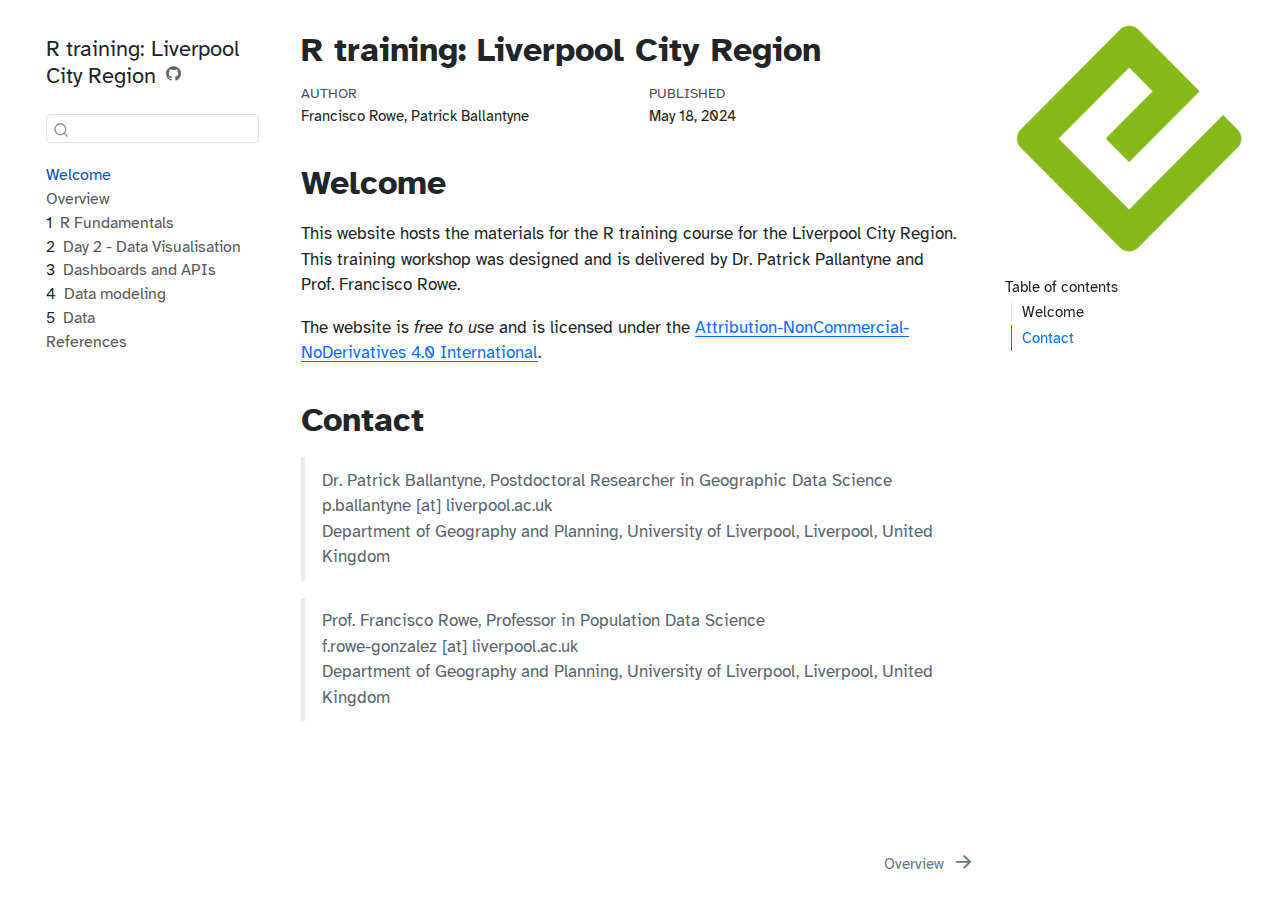
==== docs/index.html @ 9f7a3923 "add changes to day 1" ====
<!DOCTYPE html>
<html xmlns="http://www.w3.org/1999/xhtml" lang="en" xml:lang="en"><head>

<meta charset="utf-8">
<meta name="generator" content="quarto-1.4.549">

<meta name="viewport" content="width=device-width, initial-scale=1.0, user-scalable=yes">

<meta name="author" content="Francisco Rowe, Patrick Ballantyne">
<meta name="dcterms.date" content="2024-05-18">

<title>R training: Liverpool City Region</title>
<style>
code{white-space: pre-wrap;}
span.smallcaps{font-variant: small-caps;}
div.columns{display: flex; gap: min(4vw, 1.5em);}
div.column{flex: auto; overflow-x: auto;}
div.hanging-indent{margin-left: 1.5em; text-indent: -1.5em;}
ul.task-list{list-style: none;}
ul.task-list li input[type="checkbox"] {
  width: 0.8em;
  margin: 0 0.8em 0.2em -1em; /* quarto-specific, see https://github.com/quarto-dev/quarto-cli/issues/4556 */ 
  vertical-align: middle;
}
</style>


<script src="site_libs/quarto-nav/quarto-nav.js"></script>
<script src="site_libs/quarto-nav/headroom.min.js"></script>
<script src="site_libs/clipboard/clipboard.min.js"></script>
<script src="site_libs/quarto-search/autocomplete.umd.js"></script>
<script src="site_libs/quarto-search/fuse.min.js"></script>
<script src="site_libs/quarto-search/quarto-search.js"></script>
<meta name="quarto:offset" content="./">
<link href="./00_overview.html" rel="next">
<script src="site_libs/quarto-html/quarto.js"></script>
<script src="site_libs/quarto-html/popper.min.js"></script>
<script src="site_libs/quarto-html/tippy.umd.min.js"></script>
<script src="site_libs/quarto-html/anchor.min.js"></script>
<link href="site_libs/quarto-html/tippy.css" rel="stylesheet">
<link href="site_libs/quarto-html/quarto-syntax-highlighting.css" rel="stylesheet" id="quarto-text-highlighting-styles">
<script src="site_libs/bootstrap/bootstrap.min.js"></script>
<link href="site_libs/bootstrap/bootstrap-icons.css" rel="stylesheet">
<link href="site_libs/bootstrap/bootstrap.min.css" rel="stylesheet" id="quarto-bootstrap" data-mode="light">
<script id="quarto-search-options" type="application/json">{
  "location": "sidebar",
  "copy-button": false,
  "collapse-after": 3,
  "panel-placement": "start",
  "type": "textbox",
  "limit": 50,
  "keyboard-shortcut": [
    "f",
    "/",
    "s"
  ],
  "show-item-context": false,
  "language": {
    "search-no-results-text": "No results",
    "search-matching-documents-text": "matching documents",
    "search-copy-link-title": "Copy link to search",
    "search-hide-matches-text": "Hide additional matches",
    "search-more-match-text": "more match in this document",
    "search-more-matches-text": "more matches in this document",
    "search-clear-button-title": "Clear",
    "search-text-placeholder": "",
    "search-detached-cancel-button-title": "Cancel",
    "search-submit-button-title": "Submit",
    "search-label": "Search"
  }
}</script>


<link rel="stylesheet" href="styles.css">
</head>

<body class="nav-sidebar floating">

<div id="quarto-search-results"></div>
  <header id="quarto-header" class="headroom fixed-top">
  <nav class="quarto-secondary-nav">
    <div class="container-fluid d-flex">
      <button type="button" class="quarto-btn-toggle btn" data-bs-toggle="collapse" data-bs-target=".quarto-sidebar-collapse-item" aria-controls="quarto-sidebar" aria-expanded="false" aria-label="Toggle sidebar navigation" onclick="if (window.quartoToggleHeadroom) { window.quartoToggleHeadroom(); }">
        <i class="bi bi-layout-text-sidebar-reverse"></i>
      </button>
        <nav class="quarto-page-breadcrumbs" aria-label="breadcrumb"><ol class="breadcrumb"><li class="breadcrumb-item"><a href="./index.html">Welcome</a></li></ol></nav>
        <a class="flex-grow-1" role="button" data-bs-toggle="collapse" data-bs-target=".quarto-sidebar-collapse-item" aria-controls="quarto-sidebar" aria-expanded="false" aria-label="Toggle sidebar navigation" onclick="if (window.quartoToggleHeadroom) { window.quartoToggleHeadroom(); }">      
        </a>
      <button type="button" class="btn quarto-search-button" aria-label="" onclick="window.quartoOpenSearch();">
        <i class="bi bi-search"></i>
      </button>
    </div>
  </nav>
</header>
<!-- content -->
<div id="quarto-content" class="quarto-container page-columns page-rows-contents page-layout-article">
<!-- sidebar -->
  <nav id="quarto-sidebar" class="sidebar collapse collapse-horizontal quarto-sidebar-collapse-item sidebar-navigation floating overflow-auto">
    <div class="pt-lg-2 mt-2 text-left sidebar-header">
    <div class="sidebar-title mb-0 py-0">
      <a href="./">R training: Liverpool City Region</a> 
        <div class="sidebar-tools-main">
    <a href="https://github.com/fcorowe/lcr-training" title="Source Code" class="quarto-navigation-tool px-1" aria-label="Source Code"><i class="bi bi-github"></i></a>
</div>
    </div>
      </div>
        <div class="mt-2 flex-shrink-0 align-items-center">
        <div class="sidebar-search">
        <div id="quarto-search" class="" title="Search"></div>
        </div>
        </div>
    <div class="sidebar-menu-container"> 
    <ul class="list-unstyled mt-1">
        <li class="sidebar-item">
  <div class="sidebar-item-container"> 
  <a href="./index.html" class="sidebar-item-text sidebar-link active">
 <span class="menu-text">Welcome</span></a>
  </div>
</li>
        <li class="sidebar-item">
  <div class="sidebar-item-container"> 
  <a href="./00_overview.html" class="sidebar-item-text sidebar-link">
 <span class="menu-text">Overview</span></a>
  </div>
</li>
        <li class="sidebar-item">
  <div class="sidebar-item-container"> 
  <a href="./01_fundamentals.html" class="sidebar-item-text sidebar-link">
 <span class="menu-text"><span class="chapter-number">1</span>&nbsp; <span class="chapter-title">R Fundamentals</span></span></a>
  </div>
</li>
        <li class="sidebar-item">
  <div class="sidebar-item-container"> 
  <a href="./02_data-visualisation.html" class="sidebar-item-text sidebar-link">
 <span class="menu-text"><span class="chapter-number">2</span>&nbsp; <span class="chapter-title">Day 2 - Data Visualisation</span></span></a>
  </div>
</li>
        <li class="sidebar-item">
  <div class="sidebar-item-container"> 
  <a href="./03_dashboards-api.html" class="sidebar-item-text sidebar-link">
 <span class="menu-text"><span class="chapter-number">3</span>&nbsp; <span class="chapter-title">Dashboards and APIs</span></span></a>
  </div>
</li>
        <li class="sidebar-item">
  <div class="sidebar-item-container"> 
  <a href="./04_data-modeling.html" class="sidebar-item-text sidebar-link">
 <span class="menu-text"><span class="chapter-number">4</span>&nbsp; <span class="chapter-title">Data modeling</span></span></a>
  </div>
</li>
        <li class="sidebar-item">
  <div class="sidebar-item-container"> 
  <a href="./05_data-description.html" class="sidebar-item-text sidebar-link">
 <span class="menu-text"><span class="chapter-number">5</span>&nbsp; <span class="chapter-title">Data</span></span></a>
  </div>
</li>
        <li class="sidebar-item">
  <div class="sidebar-item-container"> 
  <a href="./references.html" class="sidebar-item-text sidebar-link">
 <span class="menu-text">References</span></a>
  </div>
</li>
    </ul>
    </div>
</nav>
<div id="quarto-sidebar-glass" class="quarto-sidebar-collapse-item" data-bs-toggle="collapse" data-bs-target=".quarto-sidebar-collapse-item"></div>
<!-- margin-sidebar -->
    <div id="quarto-margin-sidebar" class="sidebar margin-sidebar"><div class="quarto-margin-header"><div class="margin-header-item">
<p><img src="./cover.png" class="img-fluid"></p>
</div></div>
        <nav id="TOC" role="doc-toc" class="toc-active">
    <h2 id="toc-title">Table of contents</h2>
   
  <ul>
  <li><a href="#welcome" id="toc-welcome" class="nav-link active" data-scroll-target="#welcome">Welcome</a></li>
  <li><a href="#contact" id="toc-contact" class="nav-link" data-scroll-target="#contact">Contact</a></li>
  </ul>
</nav>
    </div>
<!-- main -->
<main class="content" id="quarto-document-content">

<header id="title-block-header" class="quarto-title-block default">
<div class="quarto-title">
<h1 class="title">R training: Liverpool City Region</h1>
</div>



<div class="quarto-title-meta">

    <div>
    <div class="quarto-title-meta-heading">Author</div>
    <div class="quarto-title-meta-contents">
             <p>Francisco Rowe, Patrick Ballantyne </p>
          </div>
  </div>
    
    <div>
    <div class="quarto-title-meta-heading">Published</div>
    <div class="quarto-title-meta-contents">
      <p class="date">May 18, 2024</p>
    </div>
  </div>
  
    
  </div>
  


</header>


<section id="welcome" class="level1 unnumbered">
<h1 class="unnumbered">Welcome</h1>
<p>This website hosts the materials for the R training course for the Liverpool City Region. This training workshop was designed and is delivered by Dr.&nbsp;Patrick Pallantyne and Prof.&nbsp;Francisco Rowe.</p>
<p>The website is <em>free to use</em> and is licensed under the <a href="https://creativecommons.org/licenses/by-nc-nd/4.0/">Attribution-NonCommercial-NoDerivatives 4.0 International</a>.</p>
</section>
<section id="contact" class="level1 unnumbered">
<h1 class="unnumbered">Contact</h1>
<blockquote class="blockquote">
<div class="line-block">Dr.&nbsp;Patrick Ballantyne, Postdoctoral Researcher in Geographic Data Science<br>
p.ballantyne [at] liverpool.ac.uk<br>
Department of Geography and Planning, University of Liverpool, Liverpool, United Kingdom</div>
</blockquote>
<blockquote class="blockquote">
<div class="line-block">Prof.&nbsp;Francisco Rowe, Professor in Population Data Science<br>
f.rowe-gonzalez [at] liverpool.ac.uk<br>
Department of Geography and Planning, University of Liverpool, Liverpool, United Kingdom</div>
</blockquote>


</section>

</main> <!-- /main -->
<script id="quarto-html-after-body" type="application/javascript">
window.document.addEventListener("DOMContentLoaded", function (event) {
  const toggleBodyColorMode = (bsSheetEl) => {
    const mode = bsSheetEl.getAttribute("data-mode");
    const bodyEl = window.document.querySelector("body");
    if (mode === "dark") {
      bodyEl.classList.add("quarto-dark");
      bodyEl.classList.remove("quarto-light");
    } else {
      bodyEl.classList.add("quarto-light");
      bodyEl.classList.remove("quarto-dark");
    }
  }
  const toggleBodyColorPrimary = () => {
    const bsSheetEl = window.document.querySelector("link#quarto-bootstrap");
    if (bsSheetEl) {
      toggleBodyColorMode(bsSheetEl);
    }
  }
  toggleBodyColorPrimary();  
  const icon = "";
  const anchorJS = new window.AnchorJS();
  anchorJS.options = {
    placement: 'right',
    icon: icon
  };
  anchorJS.add('.anchored');
  const isCodeAnnotation = (el) => {
    for (const clz of el.classList) {
      if (clz.startsWith('code-annotation-')) {                     
        return true;
      }
    }
    return false;
  }
  const clipboard = new window.ClipboardJS('.code-copy-button', {
    text: function(trigger) {
      const codeEl = trigger.previousElementSibling.cloneNode(true);
      for (const childEl of codeEl.children) {
        if (isCodeAnnotation(childEl)) {
          childEl.remove();
        }
      }
      return codeEl.innerText;
    }
  });
  clipboard.on('success', function(e) {
    // button target
    const button = e.trigger;
    // don't keep focus
    button.blur();
    // flash "checked"
    button.classList.add('code-copy-button-checked');
    var currentTitle = button.getAttribute("title");
    button.setAttribute("title", "Copied!");
    let tooltip;
    if (window.bootstrap) {
      button.setAttribute("data-bs-toggle", "tooltip");
      button.setAttribute("data-bs-placement", "left");
      button.setAttribute("data-bs-title", "Copied!");
      tooltip = new bootstrap.Tooltip(button, 
        { trigger: "manual", 
          customClass: "code-copy-button-tooltip",
          offset: [0, -8]});
      tooltip.show();    
    }
    setTimeout(function() {
      if (tooltip) {
        tooltip.hide();
        button.removeAttribute("data-bs-title");
        button.removeAttribute("data-bs-toggle");
        button.removeAttribute("data-bs-placement");
      }
      button.setAttribute("title", currentTitle);
      button.classList.remove('code-copy-button-checked');
    }, 1000);
    // clear code selection
    e.clearSelection();
  });
  function tippyHover(el, contentFn, onTriggerFn, onUntriggerFn) {
    const config = {
      allowHTML: true,
      maxWidth: 500,
      delay: 100,
      arrow: false,
      appendTo: function(el) {
          return el.parentElement;
      },
      interactive: true,
      interactiveBorder: 10,
      theme: 'quarto',
      placement: 'bottom-start',
    };
    if (contentFn) {
      config.content = contentFn;
    }
    if (onTriggerFn) {
      config.onTrigger = onTriggerFn;
    }
    if (onUntriggerFn) {
      config.onUntrigger = onUntriggerFn;
    }
    window.tippy(el, config); 
  }
  const noterefs = window.document.querySelectorAll('a[role="doc-noteref"]');
  for (var i=0; i<noterefs.length; i++) {
    const ref = noterefs[i];
    tippyHover(ref, function() {
      // use id or data attribute instead here
      let href = ref.getAttribute('data-footnote-href') || ref.getAttribute('href');
      try { href = new URL(href).hash; } catch {}
      const id = href.replace(/^#\/?/, "");
      const note = window.document.getElementById(id);
      return note.innerHTML;
    });
  }
  const xrefs = window.document.querySelectorAll('a.quarto-xref');
  const processXRef = (id, note) => {
    // Strip column container classes
    const stripColumnClz = (el) => {
      el.classList.remove("page-full", "page-columns");
      if (el.children) {
        for (const child of el.children) {
          stripColumnClz(child);
        }
      }
    }
    stripColumnClz(note)
    if (id === null || id.startsWith('sec-')) {
      // Special case sections, only their first couple elements
      const container = document.createElement("div");
      if (note.children && note.children.length > 2) {
        container.appendChild(note.children[0].cloneNode(true));
        for (let i = 1; i < note.children.length; i++) {
          const child = note.children[i];
          if (child.tagName === "P" && child.innerText === "") {
            continue;
          } else {
            container.appendChild(child.cloneNode(true));
            break;
          }
        }
        if (window.Quarto?.typesetMath) {
          window.Quarto.typesetMath(container);
        }
        return container.innerHTML
      } else {
        if (window.Quarto?.typesetMath) {
          window.Quarto.typesetMath(note);
        }
        return note.innerHTML;
      }
    } else {
      // Remove any anchor links if they are present
      const anchorLink = note.querySelector('a.anchorjs-link');
      if (anchorLink) {
        anchorLink.remove();
      }
      if (window.Quarto?.typesetMath) {
        window.Quarto.typesetMath(note);
      }
      // TODO in 1.5, we should make sure this works without a callout special case
      if (note.classList.contains("callout")) {
        return note.outerHTML;
      } else {
        return note.innerHTML;
      }
    }
  }
  for (var i=0; i<xrefs.length; i++) {
    const xref = xrefs[i];
    tippyHover(xref, undefined, function(instance) {
      instance.disable();
      let url = xref.getAttribute('href');
      let hash = undefined; 
      if (url.startsWith('#')) {
        hash = url;
      } else {
        try { hash = new URL(url).hash; } catch {}
      }
      if (hash) {
        const id = hash.replace(/^#\/?/, "");
        const note = window.document.getElementById(id);
        if (note !== null) {
          try {
            const html = processXRef(id, note.cloneNode(true));
            instance.setContent(html);
          } finally {
            instance.enable();
            instance.show();
          }
        } else {
          // See if we can fetch this
          fetch(url.split('#')[0])
          .then(res => res.text())
          .then(html => {
            const parser = new DOMParser();
            const htmlDoc = parser.parseFromString(html, "text/html");
            const note = htmlDoc.getElementById(id);
            if (note !== null) {
              const html = processXRef(id, note);
              instance.setContent(html);
            } 
          }).finally(() => {
            instance.enable();
            instance.show();
          });
        }
      } else {
        // See if we can fetch a full url (with no hash to target)
        // This is a special case and we should probably do some content thinning / targeting
        fetch(url)
        .then(res => res.text())
        .then(html => {
          const parser = new DOMParser();
          const htmlDoc = parser.parseFromString(html, "text/html");
          const note = htmlDoc.querySelector('main.content');
          if (note !== null) {
            // This should only happen for chapter cross references
            // (since there is no id in the URL)
            // remove the first header
            if (note.children.length > 0 && note.children[0].tagName === "HEADER") {
              note.children[0].remove();
            }
            const html = processXRef(null, note);
            instance.setContent(html);
          } 
        }).finally(() => {
          instance.enable();
          instance.show();
        });
      }
    }, function(instance) {
    });
  }
      let selectedAnnoteEl;
      const selectorForAnnotation = ( cell, annotation) => {
        let cellAttr = 'data-code-cell="' + cell + '"';
        let lineAttr = 'data-code-annotation="' +  annotation + '"';
        const selector = 'span[' + cellAttr + '][' + lineAttr + ']';
        return selector;
      }
      const selectCodeLines = (annoteEl) => {
        const doc = window.document;
        const targetCell = annoteEl.getAttribute("data-target-cell");
        const targetAnnotation = annoteEl.getAttribute("data-target-annotation");
        const annoteSpan = window.document.querySelector(selectorForAnnotation(targetCell, targetAnnotation));
        const lines = annoteSpan.getAttribute("data-code-lines").split(",");
        const lineIds = lines.map((line) => {
          return targetCell + "-" + line;
        })
        let top = null;
        let height = null;
        let parent = null;
        if (lineIds.length > 0) {
            //compute the position of the single el (top and bottom and make a div)
            const el = window.document.getElementById(lineIds[0]);
            top = el.offsetTop;
            height = el.offsetHeight;
            parent = el.parentElement.parentElement;
          if (lineIds.length > 1) {
            const lastEl = window.document.getElementById(lineIds[lineIds.length - 1]);
            const bottom = lastEl.offsetTop + lastEl.offsetHeight;
            height = bottom - top;
          }
          if (top !== null && height !== null && parent !== null) {
            // cook up a div (if necessary) and position it 
            let div = window.document.getElementById("code-annotation-line-highlight");
            if (div === null) {
              div = window.document.createElement("div");
              div.setAttribute("id", "code-annotation-line-highlight");
              div.style.position = 'absolute';
              parent.appendChild(div);
            }
            div.style.top = top - 2 + "px";
            div.style.height = height + 4 + "px";
            div.style.left = 0;
            let gutterDiv = window.document.getElementById("code-annotation-line-highlight-gutter");
            if (gutterDiv === null) {
              gutterDiv = window.document.createElement("div");
              gutterDiv.setAttribute("id", "code-annotation-line-highlight-gutter");
              gutterDiv.style.position = 'absolute';
              const codeCell = window.document.getElementById(targetCell);
              const gutter = codeCell.querySelector('.code-annotation-gutter');
              gutter.appendChild(gutterDiv);
            }
            gutterDiv.style.top = top - 2 + "px";
            gutterDiv.style.height = height + 4 + "px";
          }
          selectedAnnoteEl = annoteEl;
        }
      };
      const unselectCodeLines = () => {
        const elementsIds = ["code-annotation-line-highlight", "code-annotation-line-highlight-gutter"];
        elementsIds.forEach((elId) => {
          const div = window.document.getElementById(elId);
          if (div) {
            div.remove();
          }
        });
        selectedAnnoteEl = undefined;
      };
        // Handle positioning of the toggle
    window.addEventListener(
      "resize",
      throttle(() => {
        elRect = undefined;
        if (selectedAnnoteEl) {
          selectCodeLines(selectedAnnoteEl);
        }
      }, 10)
    );
    function throttle(fn, ms) {
    let throttle = false;
    let timer;
      return (...args) => {
        if(!throttle) { // first call gets through
            fn.apply(this, args);
            throttle = true;
        } else { // all the others get throttled
            if(timer) clearTimeout(timer); // cancel #2
            timer = setTimeout(() => {
              fn.apply(this, args);
              timer = throttle = false;
            }, ms);
        }
      };
    }
      // Attach click handler to the DT
      const annoteDls = window.document.querySelectorAll('dt[data-target-cell]');
      for (const annoteDlNode of annoteDls) {
        annoteDlNode.addEventListener('click', (event) => {
          const clickedEl = event.target;
          if (clickedEl !== selectedAnnoteEl) {
            unselectCodeLines();
            const activeEl = window.document.querySelector('dt[data-target-cell].code-annotation-active');
            if (activeEl) {
              activeEl.classList.remove('code-annotation-active');
            }
            selectCodeLines(clickedEl);
            clickedEl.classList.add('code-annotation-active');
          } else {
            // Unselect the line
            unselectCodeLines();
            clickedEl.classList.remove('code-annotation-active');
          }
        });
      }
  const findCites = (el) => {
    const parentEl = el.parentElement;
    if (parentEl) {
      const cites = parentEl.dataset.cites;
      if (cites) {
        return {
          el,
          cites: cites.split(' ')
        };
      } else {
        return findCites(el.parentElement)
      }
    } else {
      return undefined;
    }
  };
  var bibliorefs = window.document.querySelectorAll('a[role="doc-biblioref"]');
  for (var i=0; i<bibliorefs.length; i++) {
    const ref = bibliorefs[i];
    const citeInfo = findCites(ref);
    if (citeInfo) {
      tippyHover(citeInfo.el, function() {
        var popup = window.document.createElement('div');
        citeInfo.cites.forEach(function(cite) {
          var citeDiv = window.document.createElement('div');
          citeDiv.classList.add('hanging-indent');
          citeDiv.classList.add('csl-entry');
          var biblioDiv = window.document.getElementById('ref-' + cite);
          if (biblioDiv) {
            citeDiv.innerHTML = biblioDiv.innerHTML;
          }
          popup.appendChild(citeDiv);
        });
        return popup.innerHTML;
      });
    }
  }
});
</script>
<nav class="page-navigation">
  <div class="nav-page nav-page-previous">
  </div>
  <div class="nav-page nav-page-next">
      <a href="./00_overview.html" class="pagination-link" aria-label="Overview">
        <span class="nav-page-text">Overview</span> <i class="bi bi-arrow-right-short"></i>
      </a>
  </div>
</nav>
</div> <!-- /content -->




</body></html>
---- docs/site_libs/quarto-html/tippy.css ----
.tippy-box[data-animation=fade][data-state=hidden]{opacity:0}[data-tippy-root]{max-width:calc(100vw - 10px)}.tippy-box{position:relative;background-color:#333;color:#fff;border-radius:4px;font-size:14px;line-height:1.4;white-space:normal;outline:0;transition-property:transform,visibility,opacity}.tippy-box[data-placement^=top]>.tippy-arrow{bottom:0}.tippy-box[data-placement^=top]>.tippy-arrow:before{bottom:-7px;left:0;border-width:8px 8px 0;border-top-color:initial;transform-origin:center top}.tippy-box[data-placement^=bottom]>.tippy-arrow{top:0}.tippy-box[data-placement^=bottom]>.tippy-arrow:before{top:-7px;left:0;border-width:0 8px 8px;border-bottom-color:initial;transform-origin:center bottom}.tippy-box[data-placement^=left]>.tippy-arrow{right:0}.tippy-box[data-placement^=left]>.tippy-arrow:before{border-width:8px 0 8px 8px;border-left-color:initial;right:-7px;transform-origin:center left}.tippy-box[data-placement^=right]>.tippy-arrow{left:0}.tippy-box[data-placement^=right]>.tippy-arrow:before{left:-7px;border-width:8px 8px 8px 0;border-right-color:initial;transform-origin:center right}.tippy-box[data-inertia][data-state=visible]{transition-timing-function:cubic-bezier(.54,1.5,.38,1.11)}.tippy-arrow{width:16px;height:16px;color:#333}.tippy-arrow:before{content:"";position:absolute;border-color:transparent;border-style:solid}.tippy-content{position:relative;padding:5px 9px;z-index:1}
---- docs/site_libs/quarto-html/quarto-syntax-highlighting.css ----
/* quarto syntax highlight colors */
:root {
  --quarto-hl-ot-color: #003B4F;
  --quarto-hl-at-color: #657422;
  --quarto-hl-ss-color: #20794D;
  --quarto-hl-an-color: #5E5E5E;
  --quarto-hl-fu-color: #4758AB;
  --quarto-hl-st-color: #20794D;
  --quarto-hl-cf-color: #003B4F;
  --quarto-hl-op-color: #5E5E5E;
  --quarto-hl-er-color: #AD0000;
  --quarto-hl-bn-color: #AD0000;
  --quarto-hl-al-color: #AD0000;
  --quarto-hl-va-color: #111111;
  --quarto-hl-bu-color: inherit;
  --quarto-hl-ex-color: inherit;
  --quarto-hl-pp-color: #AD0000;
  --quarto-hl-in-color: #5E5E5E;
  --quarto-hl-vs-color: #20794D;
  --quarto-hl-wa-color: #5E5E5E;
  --quarto-hl-do-color: #5E5E5E;
  --quarto-hl-im-color: #00769E;
  --quarto-hl-ch-color: #20794D;
  --quarto-hl-dt-color: #AD0000;
  --quarto-hl-fl-color: #AD0000;
  --quarto-hl-co-color: #5E5E5E;
  --quarto-hl-cv-color: #5E5E5E;
  --quarto-hl-cn-color: #8f5902;
  --quarto-hl-sc-color: #5E5E5E;
  --quarto-hl-dv-color: #AD0000;
  --quarto-hl-kw-color: #003B4F;
}

/* other quarto variables */
:root {
  --quarto-font-monospace: SFMono-Regular, Menlo, Monaco, Consolas, "Liberation Mono", "Courier New", monospace;
}

pre > code.sourceCode > span {
  color: #003B4F;
}

code span {
  color: #003B4F;
}

code.sourceCode > span {
  color: #003B4F;
}

div.sourceCode,
div.sourceCode pre.sourceCode {
  color: #003B4F;
}

code span.ot {
  color: #003B4F;
}

code span.at {
  color: #657422;
}

code span.ss {
  color: #20794D;
}

code span.an {
  color: #5E5E5E;
}

code span.fu {
  color: #4758AB;
}

code span.st {
  color: #20794D;
}

code span.cf {
  color: #003B4F;
}

code span.op {
  color: #5E5E5E;
}

code span.er {
  color: #AD0000;
}

code span.bn {
  color: #AD0000;
}

code span.al {
  color: #AD0000;
}

code span.va {
  color: #111111;
}

code span.pp {
  color: #AD0000;
}

code span.in {
  color: #5E5E5E;
}

code span.vs {
  color: #20794D;
}

code span.wa {
  color: #5E5E5E;
  font-style: italic;
}

code span.do {
  color: #5E5E5E;
  font-style: italic;
}

code span.im {
  color: #00769E;
}

code span.ch {
  color: #20794D;
}

code span.dt {
  color: #AD0000;
}

code span.fl {
  color: #AD0000;
}

code span.co {
  color: #5E5E5E;
}

code span.cv {
  color: #5E5E5E;
  font-style: italic;
}

code span.cn {
  color: #8f5902;
}

code span.sc {
  color: #5E5E5E;
}

code span.dv {
  color: #AD0000;
}

code span.kw {
  color: #003B4F;
}

.prevent-inlining {
  content: "</";
}

/*# sourceMappingURL=debc5d5d77c3f9108843748ff7464032.css.map */
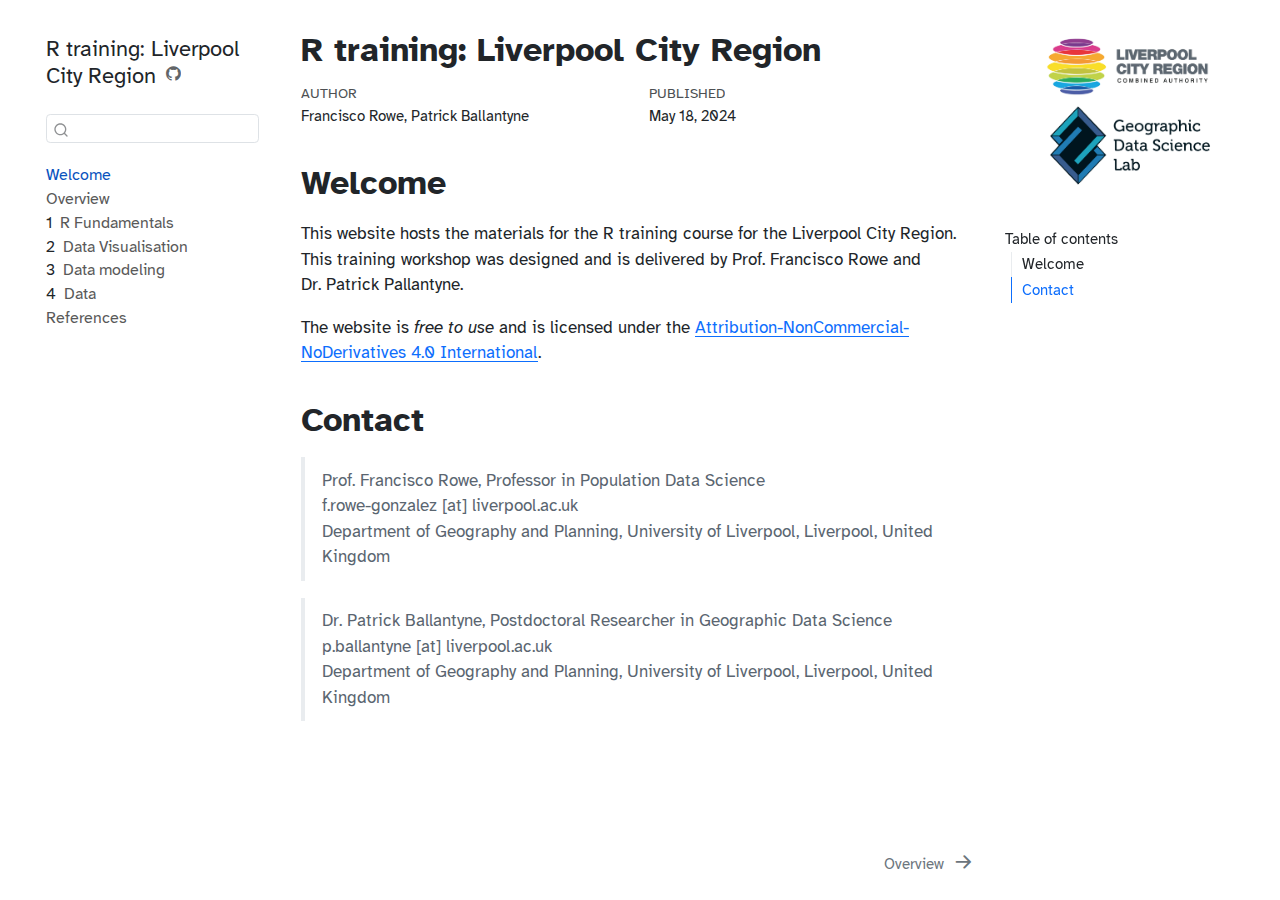
==== commit 06ed76d9: "add changes to day 1" ====
--- a/docs/index.html
+++ b/docs/index.html
@@ -132,25 +132,19 @@
         <li class="sidebar-item">
   <div class="sidebar-item-container"> 
   <a href="./02_data-visualisation.html" class="sidebar-item-text sidebar-link">
- <span class="menu-text"><span class="chapter-number">2</span>&nbsp; <span class="chapter-title">Day 2 - Data Visualisation</span></span></a>
-  </div>
-</li>
-        <li class="sidebar-item">
-  <div class="sidebar-item-container"> 
-  <a href="./03_dashboards-api.html" class="sidebar-item-text sidebar-link">
- <span class="menu-text"><span class="chapter-number">3</span>&nbsp; <span class="chapter-title">Dashboards and APIs</span></span></a>
+ <span class="menu-text"><span class="chapter-number">2</span>&nbsp; <span class="chapter-title">Data Visualisation</span></span></a>
   </div>
 </li>
         <li class="sidebar-item">
   <div class="sidebar-item-container"> 
   <a href="./04_data-modeling.html" class="sidebar-item-text sidebar-link">
- <span class="menu-text"><span class="chapter-number">4</span>&nbsp; <span class="chapter-title">Data modeling</span></span></a>
+ <span class="menu-text"><span class="chapter-number">3</span>&nbsp; <span class="chapter-title">Data modeling</span></span></a>
   </div>
 </li>
         <li class="sidebar-item">
   <div class="sidebar-item-container"> 
   <a href="./05_data-description.html" class="sidebar-item-text sidebar-link">
- <span class="menu-text"><span class="chapter-number">5</span>&nbsp; <span class="chapter-title">Data</span></span></a>
+ <span class="menu-text"><span class="chapter-number">4</span>&nbsp; <span class="chapter-title">Data</span></span></a>
   </div>
 </li>
         <li class="sidebar-item">
@@ -212,19 +206,19 @@
 
 <section id="welcome" class="level1 unnumbered">
 <h1 class="unnumbered">Welcome</h1>
-<p>This website hosts the materials for the R training course for the Liverpool City Region. This training workshop was designed and is delivered by Dr.&nbsp;Patrick Pallantyne and Prof.&nbsp;Francisco Rowe.</p>
+<p>This website hosts the materials for the R training course for the Liverpool City Region. This training workshop was designed and is delivered by Prof.&nbsp;Francisco Rowe and Dr.&nbsp;Patrick Pallantyne.</p>
 <p>The website is <em>free to use</em> and is licensed under the <a href="https://creativecommons.org/licenses/by-nc-nd/4.0/">Attribution-NonCommercial-NoDerivatives 4.0 International</a>.</p>
 </section>
 <section id="contact" class="level1 unnumbered">
 <h1 class="unnumbered">Contact</h1>
 <blockquote class="blockquote">
-<div class="line-block">Dr.&nbsp;Patrick Ballantyne, Postdoctoral Researcher in Geographic Data Science<br>
-p.ballantyne [at] liverpool.ac.uk<br>
+<div class="line-block">Prof.&nbsp;Francisco Rowe, Professor in Population Data Science<br>
+f.rowe-gonzalez [at] liverpool.ac.uk<br>
 Department of Geography and Planning, University of Liverpool, Liverpool, United Kingdom</div>
 </blockquote>
 <blockquote class="blockquote">
-<div class="line-block">Prof.&nbsp;Francisco Rowe, Professor in Population Data Science<br>
-f.rowe-gonzalez [at] liverpool.ac.uk<br>
+<div class="line-block">Dr.&nbsp;Patrick Ballantyne, Postdoctoral Researcher in Geographic Data Science<br>
+p.ballantyne [at] liverpool.ac.uk<br>
 Department of Geography and Planning, University of Liverpool, Liverpool, United Kingdom</div>
 </blockquote>
 
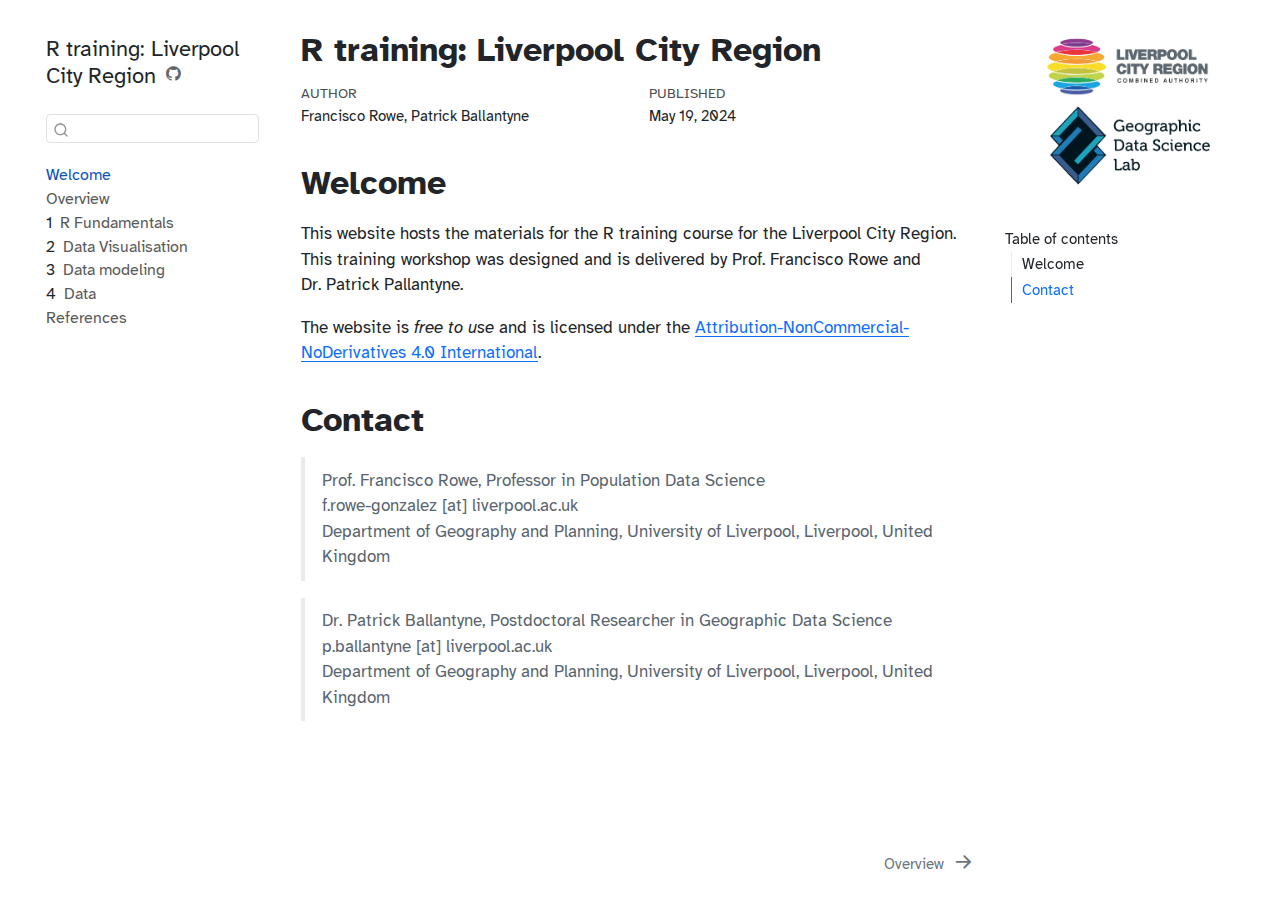
==== commit 955ff15c: "add final section" ====
--- a/docs/index.html
+++ b/docs/index.html
@@ -7,7 +7,7 @@
 <meta name="viewport" content="width=device-width, initial-scale=1.0, user-scalable=yes">
 
 <meta name="author" content="Francisco Rowe, Patrick Ballantyne">
-<meta name="dcterms.date" content="2024-05-18">
+<meta name="dcterms.date" content="2024-05-19">
 
 <title>R training: Liverpool City Region</title>
 <style>
@@ -192,7 +192,7 @@
     <div>
     <div class="quarto-title-meta-heading">Published</div>
     <div class="quarto-title-meta-contents">
-      <p class="date">May 18, 2024</p>
+      <p class="date">May 19, 2024</p>
     </div>
   </div>
   
--- a/docs/site_libs/quarto-html/quarto-syntax-highlighting.css
+++ b/docs/site_libs/quarto-html/quarto-syntax-highlighting.css
@@ -55,62 +55,85 @@
 
 code span.ot {
   color: #003B4F;
+  font-style: inherit;
 }
 
 code span.at {
   color: #657422;
+  font-style: inherit;
 }
 
 code span.ss {
   color: #20794D;
+  font-style: inherit;
 }
 
 code span.an {
   color: #5E5E5E;
+  font-style: inherit;
 }
 
 code span.fu {
   color: #4758AB;
+  font-style: inherit;
 }
 
 code span.st {
   color: #20794D;
+  font-style: inherit;
 }
 
 code span.cf {
   color: #003B4F;
+  font-style: inherit;
 }
 
 code span.op {
   color: #5E5E5E;
+  font-style: inherit;
 }
 
 code span.er {
   color: #AD0000;
+  font-style: inherit;
 }
 
 code span.bn {
   color: #AD0000;
+  font-style: inherit;
 }
 
 code span.al {
   color: #AD0000;
+  font-style: inherit;
 }
 
 code span.va {
   color: #111111;
+  font-style: inherit;
+}
+
+code span.bu {
+  font-style: inherit;
+}
+
+code span.ex {
+  font-style: inherit;
 }
 
 code span.pp {
   color: #AD0000;
+  font-style: inherit;
 }
 
 code span.in {
   color: #5E5E5E;
+  font-style: inherit;
 }
 
 code span.vs {
   color: #20794D;
+  font-style: inherit;
 }
 
 code span.wa {
@@ -125,22 +148,27 @@
 
 code span.im {
   color: #00769E;
+  font-style: inherit;
 }
 
 code span.ch {
   color: #20794D;
+  font-style: inherit;
 }
 
 code span.dt {
   color: #AD0000;
+  font-style: inherit;
 }
 
 code span.fl {
   color: #AD0000;
+  font-style: inherit;
 }
 
 code span.co {
   color: #5E5E5E;
+  font-style: inherit;
 }
 
 code span.cv {
@@ -150,18 +178,22 @@
 
 code span.cn {
   color: #8f5902;
+  font-style: inherit;
 }
 
 code span.sc {
   color: #5E5E5E;
+  font-style: inherit;
 }
 
 code span.dv {
   color: #AD0000;
+  font-style: inherit;
 }
 
 code span.kw {
   color: #003B4F;
+  font-style: inherit;
 }
 
 .prevent-inlining {
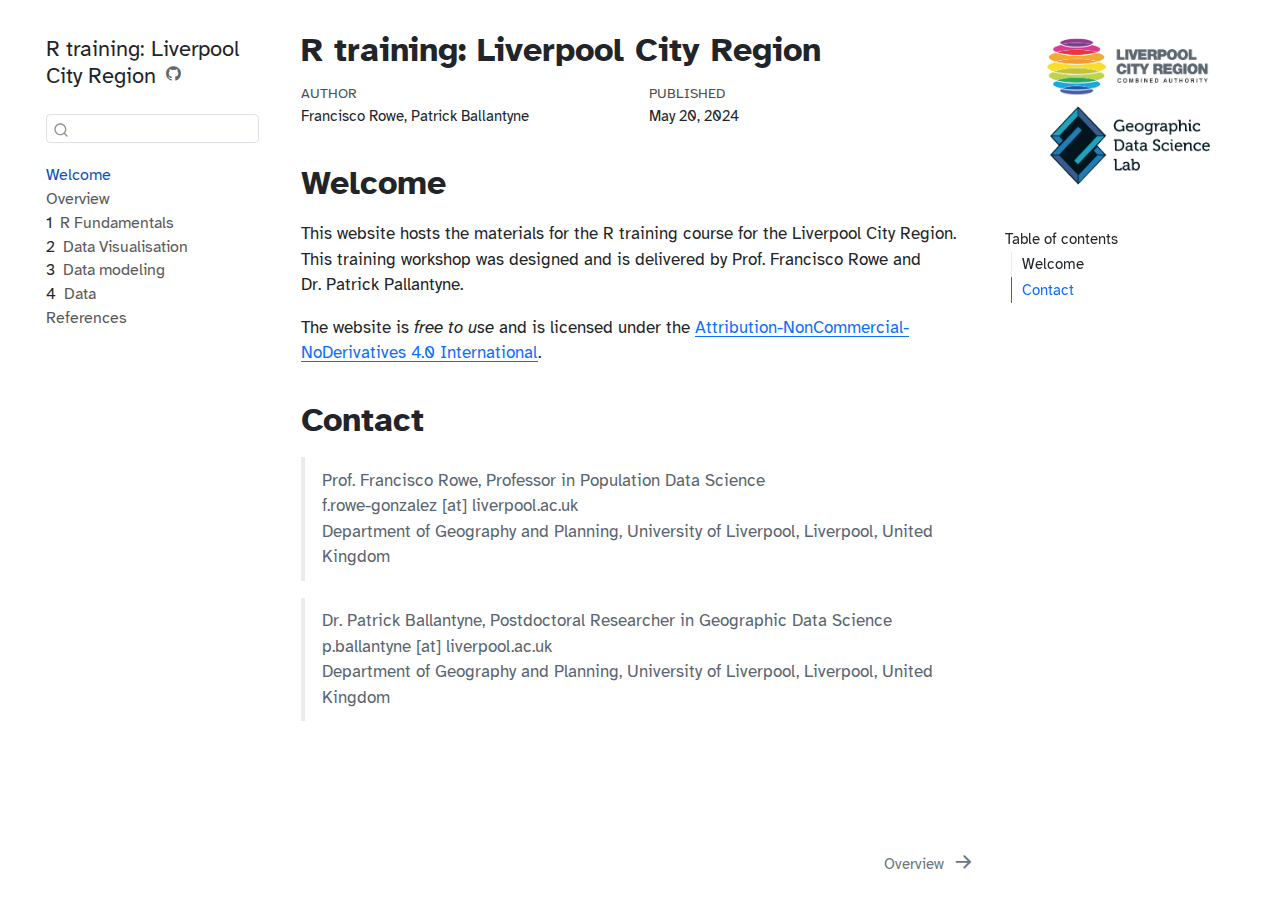
==== commit eafac0d7: "amend day 1" ====
--- a/docs/index.html
+++ b/docs/index.html
@@ -7,7 +7,7 @@
 <meta name="viewport" content="width=device-width, initial-scale=1.0, user-scalable=yes">
 
 <meta name="author" content="Francisco Rowe, Patrick Ballantyne">
-<meta name="dcterms.date" content="2024-05-19">
+<meta name="dcterms.date" content="2024-05-20">
 
 <title>R training: Liverpool City Region</title>
 <style>
@@ -192,7 +192,7 @@
     <div>
     <div class="quarto-title-meta-heading">Published</div>
     <div class="quarto-title-meta-contents">
-      <p class="date">May 19, 2024</p>
+      <p class="date">May 20, 2024</p>
     </div>
   </div>
   
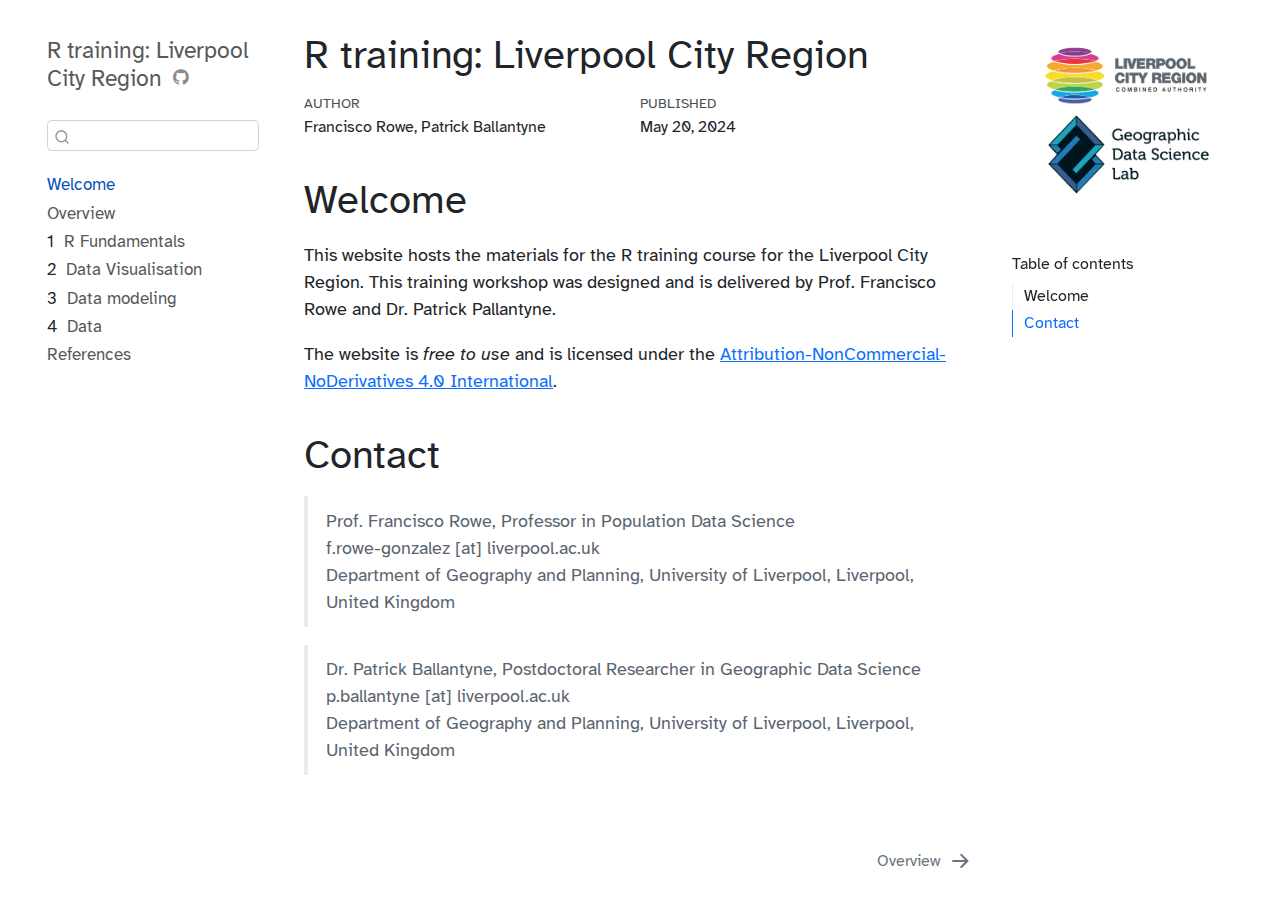
==== commit 92899bd4: "fixes" ====
--- a/docs/index.html
+++ b/docs/index.html
@@ -2,7 +2,7 @@
 <html xmlns="http://www.w3.org/1999/xhtml" lang="en" xml:lang="en"><head>
 
 <meta charset="utf-8">
-<meta name="generator" content="quarto-1.4.549">
+<meta name="generator" content="quarto-1.1.189">
 
 <meta name="viewport" content="width=device-width, initial-scale=1.0, user-scalable=yes">
 
@@ -19,7 +19,7 @@
 ul.task-list{list-style: none;}
 ul.task-list li input[type="checkbox"] {
   width: 0.8em;
-  margin: 0 0.8em 0.2em -1em; /* quarto-specific, see https://github.com/quarto-dev/quarto-cli/issues/4556 */ 
+  margin: 0 0.8em 0.2em -1.6em;
   vertical-align: middle;
 }
 </style>
@@ -48,13 +48,7 @@
   "collapse-after": 3,
   "panel-placement": "start",
   "type": "textbox",
-  "limit": 50,
-  "keyboard-shortcut": [
-    "f",
-    "/",
-    "s"
-  ],
-  "show-item-context": false,
+  "limit": 20,
   "language": {
     "search-no-results-text": "No results",
     "search-matching-documents-text": "matching documents",
@@ -63,10 +57,8 @@
     "search-more-match-text": "more match in this document",
     "search-more-matches-text": "more matches in this document",
     "search-clear-button-title": "Clear",
-    "search-text-placeholder": "",
     "search-detached-cancel-button-title": "Cancel",
-    "search-submit-button-title": "Submit",
-    "search-label": "Search"
+    "search-submit-button-title": "Submit"
   }
 }</script>
 
@@ -78,16 +70,11 @@
 
 <div id="quarto-search-results"></div>
   <header id="quarto-header" class="headroom fixed-top">
-  <nav class="quarto-secondary-nav">
-    <div class="container-fluid d-flex">
-      <button type="button" class="quarto-btn-toggle btn" data-bs-toggle="collapse" data-bs-target=".quarto-sidebar-collapse-item" aria-controls="quarto-sidebar" aria-expanded="false" aria-label="Toggle sidebar navigation" onclick="if (window.quartoToggleHeadroom) { window.quartoToggleHeadroom(); }">
-        <i class="bi bi-layout-text-sidebar-reverse"></i>
-      </button>
-        <nav class="quarto-page-breadcrumbs" aria-label="breadcrumb"><ol class="breadcrumb"><li class="breadcrumb-item"><a href="./index.html">Welcome</a></li></ol></nav>
-        <a class="flex-grow-1" role="button" data-bs-toggle="collapse" data-bs-target=".quarto-sidebar-collapse-item" aria-controls="quarto-sidebar" aria-expanded="false" aria-label="Toggle sidebar navigation" onclick="if (window.quartoToggleHeadroom) { window.quartoToggleHeadroom(); }">      
-        </a>
-      <button type="button" class="btn quarto-search-button" aria-label="" onclick="window.quartoOpenSearch();">
-        <i class="bi bi-search"></i>
+  <nav class="quarto-secondary-nav" data-bs-toggle="collapse" data-bs-target="#quarto-sidebar" aria-controls="quarto-sidebar" aria-expanded="false" aria-label="Toggle sidebar navigation" onclick="if (window.quartoToggleHeadroom) { window.quartoToggleHeadroom(); }">
+    <div class="container-fluid d-flex justify-content-between">
+      <h1 class="quarto-secondary-nav-title">R training: Liverpool City Region</h1>
+      <button type="button" class="quarto-btn-toggle btn" aria-label="Show secondary navigation">
+        <i class="bi bi-chevron-right"></i>
       </button>
     </div>
   </nav>
@@ -95,68 +82,60 @@
 <!-- content -->
 <div id="quarto-content" class="quarto-container page-columns page-rows-contents page-layout-article">
 <!-- sidebar -->
-  <nav id="quarto-sidebar" class="sidebar collapse collapse-horizontal quarto-sidebar-collapse-item sidebar-navigation floating overflow-auto">
+  <nav id="quarto-sidebar" class="sidebar collapse sidebar-navigation floating overflow-auto">
     <div class="pt-lg-2 mt-2 text-left sidebar-header">
     <div class="sidebar-title mb-0 py-0">
       <a href="./">R training: Liverpool City Region</a> 
         <div class="sidebar-tools-main">
-    <a href="https://github.com/fcorowe/lcr-training" title="Source Code" class="quarto-navigation-tool px-1" aria-label="Source Code"><i class="bi bi-github"></i></a>
+    <a href="https://github.com/fcorowe/lcr-training" title="Source Code" class="sidebar-tool px-1"><i class="bi bi-github"></i></a>
 </div>
     </div>
       </div>
-        <div class="mt-2 flex-shrink-0 align-items-center">
+      <div class="mt-2 flex-shrink-0 align-items-center">
         <div class="sidebar-search">
         <div id="quarto-search" class="" title="Search"></div>
         </div>
-        </div>
+      </div>
     <div class="sidebar-menu-container"> 
     <ul class="list-unstyled mt-1">
         <li class="sidebar-item">
   <div class="sidebar-item-container"> 
-  <a href="./index.html" class="sidebar-item-text sidebar-link active">
- <span class="menu-text">Welcome</span></a>
-  </div>
-</li>
-        <li class="sidebar-item">
-  <div class="sidebar-item-container"> 
-  <a href="./00_overview.html" class="sidebar-item-text sidebar-link">
- <span class="menu-text">Overview</span></a>
-  </div>
-</li>
-        <li class="sidebar-item">
-  <div class="sidebar-item-container"> 
-  <a href="./01_fundamentals.html" class="sidebar-item-text sidebar-link">
- <span class="menu-text"><span class="chapter-number">1</span>&nbsp; <span class="chapter-title">R Fundamentals</span></span></a>
-  </div>
-</li>
-        <li class="sidebar-item">
-  <div class="sidebar-item-container"> 
-  <a href="./02_data-visualisation.html" class="sidebar-item-text sidebar-link">
- <span class="menu-text"><span class="chapter-number">2</span>&nbsp; <span class="chapter-title">Data Visualisation</span></span></a>
-  </div>
-</li>
-        <li class="sidebar-item">
-  <div class="sidebar-item-container"> 
-  <a href="./04_data-modeling.html" class="sidebar-item-text sidebar-link">
- <span class="menu-text"><span class="chapter-number">3</span>&nbsp; <span class="chapter-title">Data modeling</span></span></a>
-  </div>
-</li>
-        <li class="sidebar-item">
-  <div class="sidebar-item-container"> 
-  <a href="./05_data-description.html" class="sidebar-item-text sidebar-link">
- <span class="menu-text"><span class="chapter-number">4</span>&nbsp; <span class="chapter-title">Data</span></span></a>
-  </div>
-</li>
-        <li class="sidebar-item">
-  <div class="sidebar-item-container"> 
-  <a href="./references.html" class="sidebar-item-text sidebar-link">
- <span class="menu-text">References</span></a>
+  <a href="./index.html" class="sidebar-item-text sidebar-link active">Welcome</a>
+  </div>
+</li>
+        <li class="sidebar-item">
+  <div class="sidebar-item-container"> 
+  <a href="./00_overview.html" class="sidebar-item-text sidebar-link">Overview</a>
+  </div>
+</li>
+        <li class="sidebar-item">
+  <div class="sidebar-item-container"> 
+  <a href="./01_fundamentals.html" class="sidebar-item-text sidebar-link"><span class="chapter-number">1</span>&nbsp; <span class="chapter-title">R Fundamentals</span></a>
+  </div>
+</li>
+        <li class="sidebar-item">
+  <div class="sidebar-item-container"> 
+  <a href="./02_data-visualisation.html" class="sidebar-item-text sidebar-link"><span class="chapter-number">2</span>&nbsp; <span class="chapter-title">Data Visualisation</span></a>
+  </div>
+</li>
+        <li class="sidebar-item">
+  <div class="sidebar-item-container"> 
+  <a href="./04_data-modeling.html" class="sidebar-item-text sidebar-link"><span class="chapter-number">3</span>&nbsp; <span class="chapter-title">Data modeling</span></a>
+  </div>
+</li>
+        <li class="sidebar-item">
+  <div class="sidebar-item-container"> 
+  <a href="./05_data-description.html" class="sidebar-item-text sidebar-link"><span class="chapter-number">4</span>&nbsp; <span class="chapter-title">Data</span></a>
+  </div>
+</li>
+        <li class="sidebar-item">
+  <div class="sidebar-item-container"> 
+  <a href="./references.html" class="sidebar-item-text sidebar-link">References</a>
   </div>
 </li>
     </ul>
     </div>
 </nav>
-<div id="quarto-sidebar-glass" class="quarto-sidebar-collapse-item" data-bs-toggle="collapse" data-bs-target=".quarto-sidebar-collapse-item"></div>
 <!-- margin-sidebar -->
     <div id="quarto-margin-sidebar" class="sidebar margin-sidebar"><div class="quarto-margin-header"><div class="margin-header-item">
 <p><img src="./cover.png" class="img-fluid"></p>
@@ -175,7 +154,7 @@
 
 <header id="title-block-header" class="quarto-title-block default">
 <div class="quarto-title">
-<h1 class="title">R training: Liverpool City Region</h1>
+<h1 class="title d-none d-lg-block">R training: Liverpool City Region</h1>
 </div>
 
 
@@ -195,14 +174,11 @@
       <p class="date">May 20, 2024</p>
     </div>
   </div>
+    
+  </div>
   
-    
-  </div>
-  
-
 
 </header>
-
 
 <section id="welcome" class="level1 unnumbered">
 <h1 class="unnumbered">Welcome</h1>
@@ -212,14 +188,14 @@
 <section id="contact" class="level1 unnumbered">
 <h1 class="unnumbered">Contact</h1>
 <blockquote class="blockquote">
-<div class="line-block">Prof.&nbsp;Francisco Rowe, Professor in Population Data Science<br>
+<p>Prof.&nbsp;Francisco Rowe, Professor in Population Data Science<br>
 f.rowe-gonzalez [at] liverpool.ac.uk<br>
-Department of Geography and Planning, University of Liverpool, Liverpool, United Kingdom</div>
+Department of Geography and Planning, University of Liverpool, Liverpool, United Kingdom</p>
 </blockquote>
 <blockquote class="blockquote">
-<div class="line-block">Dr.&nbsp;Patrick Ballantyne, Postdoctoral Researcher in Geographic Data Science<br>
+<p>Dr.&nbsp;Patrick Ballantyne, Postdoctoral Researcher in Geographic Data Science<br>
 p.ballantyne [at] liverpool.ac.uk<br>
-Department of Geography and Planning, University of Liverpool, Liverpool, United Kingdom</div>
+Department of Geography and Planning, University of Liverpool, Liverpool, United Kingdom</p>
 </blockquote>
 
 
@@ -253,23 +229,9 @@
     icon: icon
   };
   anchorJS.add('.anchored');
-  const isCodeAnnotation = (el) => {
-    for (const clz of el.classList) {
-      if (clz.startsWith('code-annotation-')) {                     
-        return true;
-      }
-    }
-    return false;
-  }
   const clipboard = new window.ClipboardJS('.code-copy-button', {
-    text: function(trigger) {
-      const codeEl = trigger.previousElementSibling.cloneNode(true);
-      for (const childEl of codeEl.children) {
-        if (isCodeAnnotation(childEl)) {
-          childEl.remove();
-        }
-      }
-      return codeEl.innerText;
+    target: function(trigger) {
+      return trigger.previousElementSibling;
     }
   });
   clipboard.on('success', function(e) {
@@ -281,33 +243,17 @@
     button.classList.add('code-copy-button-checked');
     var currentTitle = button.getAttribute("title");
     button.setAttribute("title", "Copied!");
-    let tooltip;
-    if (window.bootstrap) {
-      button.setAttribute("data-bs-toggle", "tooltip");
-      button.setAttribute("data-bs-placement", "left");
-      button.setAttribute("data-bs-title", "Copied!");
-      tooltip = new bootstrap.Tooltip(button, 
-        { trigger: "manual", 
-          customClass: "code-copy-button-tooltip",
-          offset: [0, -8]});
-      tooltip.show();    
-    }
     setTimeout(function() {
-      if (tooltip) {
-        tooltip.hide();
-        button.removeAttribute("data-bs-title");
-        button.removeAttribute("data-bs-toggle");
-        button.removeAttribute("data-bs-placement");
-      }
       button.setAttribute("title", currentTitle);
       button.classList.remove('code-copy-button-checked');
     }, 1000);
     // clear code selection
     e.clearSelection();
   });
-  function tippyHover(el, contentFn, onTriggerFn, onUntriggerFn) {
+  function tippyHover(el, contentFn) {
     const config = {
       allowHTML: true,
+      content: contentFn,
       maxWidth: 500,
       delay: 100,
       arrow: false,
@@ -317,17 +263,8 @@
       interactive: true,
       interactiveBorder: 10,
       theme: 'quarto',
-      placement: 'bottom-start',
+      placement: 'bottom-start'
     };
-    if (contentFn) {
-      config.content = contentFn;
-    }
-    if (onTriggerFn) {
-      config.onTrigger = onTriggerFn;
-    }
-    if (onUntriggerFn) {
-      config.onUntrigger = onUntriggerFn;
-    }
     window.tippy(el, config); 
   }
   const noterefs = window.document.querySelectorAll('a[role="doc-noteref"]');
@@ -342,274 +279,24 @@
       return note.innerHTML;
     });
   }
-  const xrefs = window.document.querySelectorAll('a.quarto-xref');
-  const processXRef = (id, note) => {
-    // Strip column container classes
-    const stripColumnClz = (el) => {
-      el.classList.remove("page-full", "page-columns");
-      if (el.children) {
-        for (const child of el.children) {
-          stripColumnClz(child);
-        }
-      }
-    }
-    stripColumnClz(note)
-    if (id === null || id.startsWith('sec-')) {
-      // Special case sections, only their first couple elements
-      const container = document.createElement("div");
-      if (note.children && note.children.length > 2) {
-        container.appendChild(note.children[0].cloneNode(true));
-        for (let i = 1; i < note.children.length; i++) {
-          const child = note.children[i];
-          if (child.tagName === "P" && child.innerText === "") {
-            continue;
-          } else {
-            container.appendChild(child.cloneNode(true));
-            break;
-          }
-        }
-        if (window.Quarto?.typesetMath) {
-          window.Quarto.typesetMath(container);
-        }
-        return container.innerHTML
-      } else {
-        if (window.Quarto?.typesetMath) {
-          window.Quarto.typesetMath(note);
-        }
-        return note.innerHTML;
-      }
-    } else {
-      // Remove any anchor links if they are present
-      const anchorLink = note.querySelector('a.anchorjs-link');
-      if (anchorLink) {
-        anchorLink.remove();
-      }
-      if (window.Quarto?.typesetMath) {
-        window.Quarto.typesetMath(note);
-      }
-      // TODO in 1.5, we should make sure this works without a callout special case
-      if (note.classList.contains("callout")) {
-        return note.outerHTML;
-      } else {
-        return note.innerHTML;
-      }
-    }
-  }
-  for (var i=0; i<xrefs.length; i++) {
-    const xref = xrefs[i];
-    tippyHover(xref, undefined, function(instance) {
-      instance.disable();
-      let url = xref.getAttribute('href');
-      let hash = undefined; 
-      if (url.startsWith('#')) {
-        hash = url;
-      } else {
-        try { hash = new URL(url).hash; } catch {}
-      }
-      if (hash) {
-        const id = hash.replace(/^#\/?/, "");
-        const note = window.document.getElementById(id);
-        if (note !== null) {
-          try {
-            const html = processXRef(id, note.cloneNode(true));
-            instance.setContent(html);
-          } finally {
-            instance.enable();
-            instance.show();
-          }
-        } else {
-          // See if we can fetch this
-          fetch(url.split('#')[0])
-          .then(res => res.text())
-          .then(html => {
-            const parser = new DOMParser();
-            const htmlDoc = parser.parseFromString(html, "text/html");
-            const note = htmlDoc.getElementById(id);
-            if (note !== null) {
-              const html = processXRef(id, note);
-              instance.setContent(html);
-            } 
-          }).finally(() => {
-            instance.enable();
-            instance.show();
-          });
-        }
-      } else {
-        // See if we can fetch a full url (with no hash to target)
-        // This is a special case and we should probably do some content thinning / targeting
-        fetch(url)
-        .then(res => res.text())
-        .then(html => {
-          const parser = new DOMParser();
-          const htmlDoc = parser.parseFromString(html, "text/html");
-          const note = htmlDoc.querySelector('main.content');
-          if (note !== null) {
-            // This should only happen for chapter cross references
-            // (since there is no id in the URL)
-            // remove the first header
-            if (note.children.length > 0 && note.children[0].tagName === "HEADER") {
-              note.children[0].remove();
-            }
-            const html = processXRef(null, note);
-            instance.setContent(html);
-          } 
-        }).finally(() => {
-          instance.enable();
-          instance.show();
-        });
-      }
-    }, function(instance) {
-    });
-  }
-      let selectedAnnoteEl;
-      const selectorForAnnotation = ( cell, annotation) => {
-        let cellAttr = 'data-code-cell="' + cell + '"';
-        let lineAttr = 'data-code-annotation="' +  annotation + '"';
-        const selector = 'span[' + cellAttr + '][' + lineAttr + ']';
-        return selector;
-      }
-      const selectCodeLines = (annoteEl) => {
-        const doc = window.document;
-        const targetCell = annoteEl.getAttribute("data-target-cell");
-        const targetAnnotation = annoteEl.getAttribute("data-target-annotation");
-        const annoteSpan = window.document.querySelector(selectorForAnnotation(targetCell, targetAnnotation));
-        const lines = annoteSpan.getAttribute("data-code-lines").split(",");
-        const lineIds = lines.map((line) => {
-          return targetCell + "-" + line;
-        })
-        let top = null;
-        let height = null;
-        let parent = null;
-        if (lineIds.length > 0) {
-            //compute the position of the single el (top and bottom and make a div)
-            const el = window.document.getElementById(lineIds[0]);
-            top = el.offsetTop;
-            height = el.offsetHeight;
-            parent = el.parentElement.parentElement;
-          if (lineIds.length > 1) {
-            const lastEl = window.document.getElementById(lineIds[lineIds.length - 1]);
-            const bottom = lastEl.offsetTop + lastEl.offsetHeight;
-            height = bottom - top;
-          }
-          if (top !== null && height !== null && parent !== null) {
-            // cook up a div (if necessary) and position it 
-            let div = window.document.getElementById("code-annotation-line-highlight");
-            if (div === null) {
-              div = window.document.createElement("div");
-              div.setAttribute("id", "code-annotation-line-highlight");
-              div.style.position = 'absolute';
-              parent.appendChild(div);
-            }
-            div.style.top = top - 2 + "px";
-            div.style.height = height + 4 + "px";
-            div.style.left = 0;
-            let gutterDiv = window.document.getElementById("code-annotation-line-highlight-gutter");
-            if (gutterDiv === null) {
-              gutterDiv = window.document.createElement("div");
-              gutterDiv.setAttribute("id", "code-annotation-line-highlight-gutter");
-              gutterDiv.style.position = 'absolute';
-              const codeCell = window.document.getElementById(targetCell);
-              const gutter = codeCell.querySelector('.code-annotation-gutter');
-              gutter.appendChild(gutterDiv);
-            }
-            gutterDiv.style.top = top - 2 + "px";
-            gutterDiv.style.height = height + 4 + "px";
-          }
-          selectedAnnoteEl = annoteEl;
-        }
-      };
-      const unselectCodeLines = () => {
-        const elementsIds = ["code-annotation-line-highlight", "code-annotation-line-highlight-gutter"];
-        elementsIds.forEach((elId) => {
-          const div = window.document.getElementById(elId);
-          if (div) {
-            div.remove();
-          }
-        });
-        selectedAnnoteEl = undefined;
-      };
-        // Handle positioning of the toggle
-    window.addEventListener(
-      "resize",
-      throttle(() => {
-        elRect = undefined;
-        if (selectedAnnoteEl) {
-          selectCodeLines(selectedAnnoteEl);
-        }
-      }, 10)
-    );
-    function throttle(fn, ms) {
-    let throttle = false;
-    let timer;
-      return (...args) => {
-        if(!throttle) { // first call gets through
-            fn.apply(this, args);
-            throttle = true;
-        } else { // all the others get throttled
-            if(timer) clearTimeout(timer); // cancel #2
-            timer = setTimeout(() => {
-              fn.apply(this, args);
-              timer = throttle = false;
-            }, ms);
-        }
-      };
-    }
-      // Attach click handler to the DT
-      const annoteDls = window.document.querySelectorAll('dt[data-target-cell]');
-      for (const annoteDlNode of annoteDls) {
-        annoteDlNode.addEventListener('click', (event) => {
-          const clickedEl = event.target;
-          if (clickedEl !== selectedAnnoteEl) {
-            unselectCodeLines();
-            const activeEl = window.document.querySelector('dt[data-target-cell].code-annotation-active');
-            if (activeEl) {
-              activeEl.classList.remove('code-annotation-active');
-            }
-            selectCodeLines(clickedEl);
-            clickedEl.classList.add('code-annotation-active');
-          } else {
-            // Unselect the line
-            unselectCodeLines();
-            clickedEl.classList.remove('code-annotation-active');
-          }
-        });
-      }
-  const findCites = (el) => {
-    const parentEl = el.parentElement;
-    if (parentEl) {
-      const cites = parentEl.dataset.cites;
-      if (cites) {
-        return {
-          el,
-          cites: cites.split(' ')
-        };
-      } else {
-        return findCites(el.parentElement)
-      }
-    } else {
-      return undefined;
-    }
-  };
   var bibliorefs = window.document.querySelectorAll('a[role="doc-biblioref"]');
   for (var i=0; i<bibliorefs.length; i++) {
     const ref = bibliorefs[i];
-    const citeInfo = findCites(ref);
-    if (citeInfo) {
-      tippyHover(citeInfo.el, function() {
-        var popup = window.document.createElement('div');
-        citeInfo.cites.forEach(function(cite) {
-          var citeDiv = window.document.createElement('div');
-          citeDiv.classList.add('hanging-indent');
-          citeDiv.classList.add('csl-entry');
-          var biblioDiv = window.document.getElementById('ref-' + cite);
-          if (biblioDiv) {
-            citeDiv.innerHTML = biblioDiv.innerHTML;
-          }
-          popup.appendChild(citeDiv);
-        });
-        return popup.innerHTML;
+    const cites = ref.parentNode.getAttribute('data-cites').split(' ');
+    tippyHover(ref, function() {
+      var popup = window.document.createElement('div');
+      cites.forEach(function(cite) {
+        var citeDiv = window.document.createElement('div');
+        citeDiv.classList.add('hanging-indent');
+        citeDiv.classList.add('csl-entry');
+        var biblioDiv = window.document.getElementById('ref-' + cite);
+        if (biblioDiv) {
+          citeDiv.innerHTML = biblioDiv.innerHTML;
+        }
+        popup.appendChild(citeDiv);
       });
-    }
+      return popup.innerHTML;
+    });
   }
 });
 </script>
@@ -617,7 +304,7 @@
   <div class="nav-page nav-page-previous">
   </div>
   <div class="nav-page nav-page-next">
-      <a href="./00_overview.html" class="pagination-link" aria-label="Overview">
+      <a href="./00_overview.html" class="pagination-link">
         <span class="nav-page-text">Overview</span> <i class="bi bi-arrow-right-short"></i>
       </a>
   </div>
@@ -626,5 +313,4 @@
 
 
 
-
 </body></html>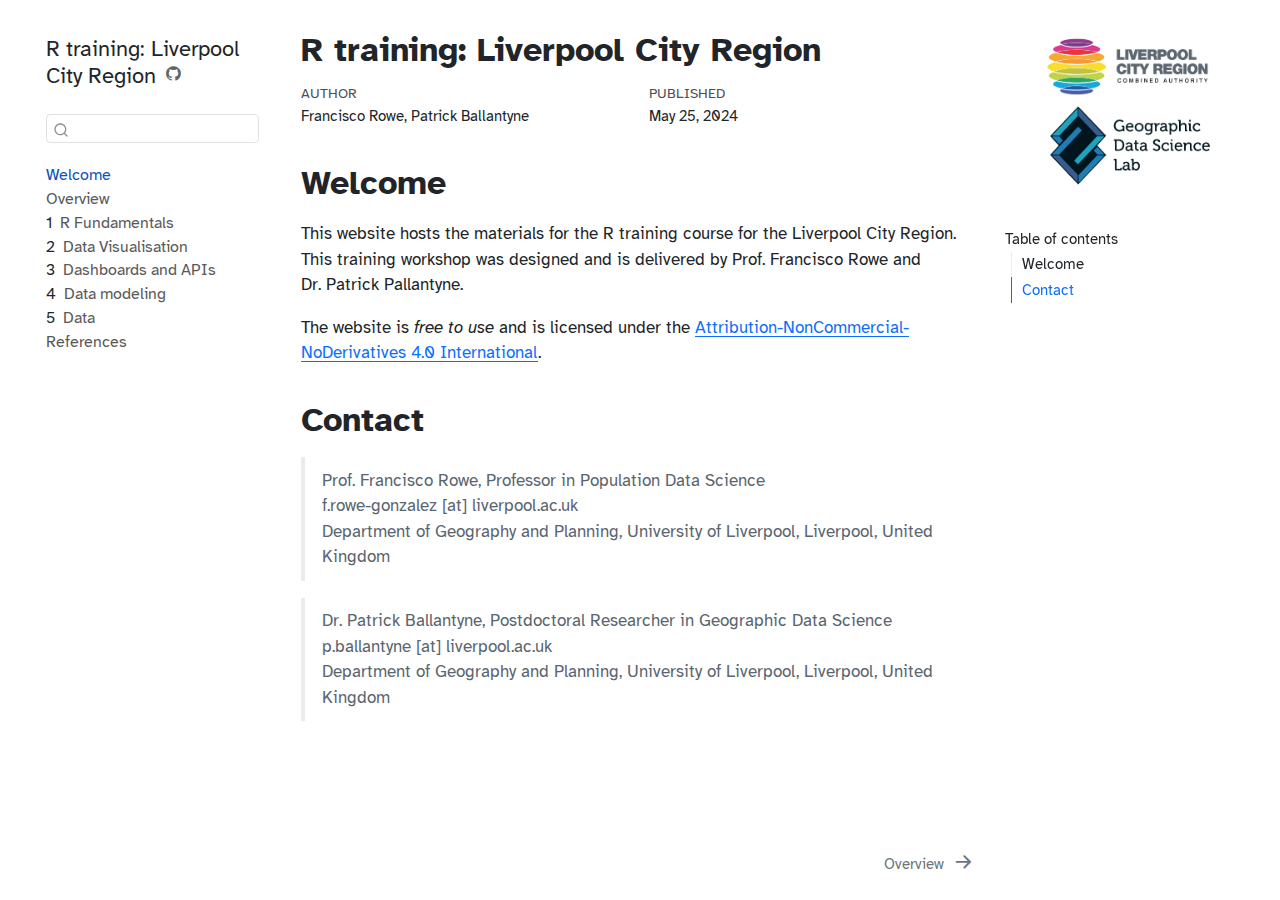
==== commit 3abe6931: "add dashboard chp" ====
--- a/docs/index.html
+++ b/docs/index.html
@@ -2,12 +2,12 @@
 <html xmlns="http://www.w3.org/1999/xhtml" lang="en" xml:lang="en"><head>
 
 <meta charset="utf-8">
-<meta name="generator" content="quarto-1.1.189">
+<meta name="generator" content="quarto-1.4.549">
 
 <meta name="viewport" content="width=device-width, initial-scale=1.0, user-scalable=yes">
 
 <meta name="author" content="Francisco Rowe, Patrick Ballantyne">
-<meta name="dcterms.date" content="2024-05-20">
+<meta name="dcterms.date" content="2024-05-25">
 
 <title>R training: Liverpool City Region</title>
 <style>
@@ -19,7 +19,7 @@
 ul.task-list{list-style: none;}
 ul.task-list li input[type="checkbox"] {
   width: 0.8em;
-  margin: 0 0.8em 0.2em -1.6em;
+  margin: 0 0.8em 0.2em -1em; /* quarto-specific, see https://github.com/quarto-dev/quarto-cli/issues/4556 */ 
   vertical-align: middle;
 }
 </style>
@@ -48,7 +48,13 @@
   "collapse-after": 3,
   "panel-placement": "start",
   "type": "textbox",
-  "limit": 20,
+  "limit": 50,
+  "keyboard-shortcut": [
+    "f",
+    "/",
+    "s"
+  ],
+  "show-item-context": false,
   "language": {
     "search-no-results-text": "No results",
     "search-matching-documents-text": "matching documents",
@@ -57,8 +63,10 @@
     "search-more-match-text": "more match in this document",
     "search-more-matches-text": "more matches in this document",
     "search-clear-button-title": "Clear",
+    "search-text-placeholder": "",
     "search-detached-cancel-button-title": "Cancel",
-    "search-submit-button-title": "Submit"
+    "search-submit-button-title": "Submit",
+    "search-label": "Search"
   }
 }</script>
 
@@ -70,11 +78,16 @@
 
 <div id="quarto-search-results"></div>
   <header id="quarto-header" class="headroom fixed-top">
-  <nav class="quarto-secondary-nav" data-bs-toggle="collapse" data-bs-target="#quarto-sidebar" aria-controls="quarto-sidebar" aria-expanded="false" aria-label="Toggle sidebar navigation" onclick="if (window.quartoToggleHeadroom) { window.quartoToggleHeadroom(); }">
-    <div class="container-fluid d-flex justify-content-between">
-      <h1 class="quarto-secondary-nav-title">R training: Liverpool City Region</h1>
-      <button type="button" class="quarto-btn-toggle btn" aria-label="Show secondary navigation">
-        <i class="bi bi-chevron-right"></i>
+  <nav class="quarto-secondary-nav">
+    <div class="container-fluid d-flex">
+      <button type="button" class="quarto-btn-toggle btn" data-bs-toggle="collapse" data-bs-target=".quarto-sidebar-collapse-item" aria-controls="quarto-sidebar" aria-expanded="false" aria-label="Toggle sidebar navigation" onclick="if (window.quartoToggleHeadroom) { window.quartoToggleHeadroom(); }">
+        <i class="bi bi-layout-text-sidebar-reverse"></i>
+      </button>
+        <nav class="quarto-page-breadcrumbs" aria-label="breadcrumb"><ol class="breadcrumb"><li class="breadcrumb-item"><a href="./index.html">Welcome</a></li></ol></nav>
+        <a class="flex-grow-1" role="button" data-bs-toggle="collapse" data-bs-target=".quarto-sidebar-collapse-item" aria-controls="quarto-sidebar" aria-expanded="false" aria-label="Toggle sidebar navigation" onclick="if (window.quartoToggleHeadroom) { window.quartoToggleHeadroom(); }">      
+        </a>
+      <button type="button" class="btn quarto-search-button" aria-label="" onclick="window.quartoOpenSearch();">
+        <i class="bi bi-search"></i>
       </button>
     </div>
   </nav>
@@ -82,60 +95,74 @@
 <!-- content -->
 <div id="quarto-content" class="quarto-container page-columns page-rows-contents page-layout-article">
 <!-- sidebar -->
-  <nav id="quarto-sidebar" class="sidebar collapse sidebar-navigation floating overflow-auto">
+  <nav id="quarto-sidebar" class="sidebar collapse collapse-horizontal quarto-sidebar-collapse-item sidebar-navigation floating overflow-auto">
     <div class="pt-lg-2 mt-2 text-left sidebar-header">
     <div class="sidebar-title mb-0 py-0">
       <a href="./">R training: Liverpool City Region</a> 
         <div class="sidebar-tools-main">
-    <a href="https://github.com/fcorowe/lcr-training" title="Source Code" class="sidebar-tool px-1"><i class="bi bi-github"></i></a>
+    <a href="https://github.com/fcorowe/lcr-training" title="Source Code" class="quarto-navigation-tool px-1" aria-label="Source Code"><i class="bi bi-github"></i></a>
 </div>
     </div>
       </div>
-      <div class="mt-2 flex-shrink-0 align-items-center">
+        <div class="mt-2 flex-shrink-0 align-items-center">
         <div class="sidebar-search">
         <div id="quarto-search" class="" title="Search"></div>
         </div>
-      </div>
+        </div>
     <div class="sidebar-menu-container"> 
     <ul class="list-unstyled mt-1">
         <li class="sidebar-item">
   <div class="sidebar-item-container"> 
-  <a href="./index.html" class="sidebar-item-text sidebar-link active">Welcome</a>
-  </div>
-</li>
-        <li class="sidebar-item">
-  <div class="sidebar-item-container"> 
-  <a href="./00_overview.html" class="sidebar-item-text sidebar-link">Overview</a>
-  </div>
-</li>
-        <li class="sidebar-item">
-  <div class="sidebar-item-container"> 
-  <a href="./01_fundamentals.html" class="sidebar-item-text sidebar-link"><span class="chapter-number">1</span>&nbsp; <span class="chapter-title">R Fundamentals</span></a>
-  </div>
-</li>
-        <li class="sidebar-item">
-  <div class="sidebar-item-container"> 
-  <a href="./02_data-visualisation.html" class="sidebar-item-text sidebar-link"><span class="chapter-number">2</span>&nbsp; <span class="chapter-title">Data Visualisation</span></a>
-  </div>
-</li>
-        <li class="sidebar-item">
-  <div class="sidebar-item-container"> 
-  <a href="./04_data-modeling.html" class="sidebar-item-text sidebar-link"><span class="chapter-number">3</span>&nbsp; <span class="chapter-title">Data modeling</span></a>
-  </div>
-</li>
-        <li class="sidebar-item">
-  <div class="sidebar-item-container"> 
-  <a href="./05_data-description.html" class="sidebar-item-text sidebar-link"><span class="chapter-number">4</span>&nbsp; <span class="chapter-title">Data</span></a>
-  </div>
-</li>
-        <li class="sidebar-item">
-  <div class="sidebar-item-container"> 
-  <a href="./references.html" class="sidebar-item-text sidebar-link">References</a>
+  <a href="./index.html" class="sidebar-item-text sidebar-link active">
+ <span class="menu-text">Welcome</span></a>
+  </div>
+</li>
+        <li class="sidebar-item">
+  <div class="sidebar-item-container"> 
+  <a href="./00_overview.html" class="sidebar-item-text sidebar-link">
+ <span class="menu-text">Overview</span></a>
+  </div>
+</li>
+        <li class="sidebar-item">
+  <div class="sidebar-item-container"> 
+  <a href="./01_fundamentals.html" class="sidebar-item-text sidebar-link">
+ <span class="menu-text"><span class="chapter-number">1</span>&nbsp; <span class="chapter-title">R Fundamentals</span></span></a>
+  </div>
+</li>
+        <li class="sidebar-item">
+  <div class="sidebar-item-container"> 
+  <a href="./02_data-visualisation.html" class="sidebar-item-text sidebar-link">
+ <span class="menu-text"><span class="chapter-number">2</span>&nbsp; <span class="chapter-title">Data Visualisation</span></span></a>
+  </div>
+</li>
+        <li class="sidebar-item">
+  <div class="sidebar-item-container"> 
+  <a href="./03_dashboards-api.html" class="sidebar-item-text sidebar-link">
+ <span class="menu-text"><span class="chapter-number">3</span>&nbsp; <span class="chapter-title">Dashboards and APIs</span></span></a>
+  </div>
+</li>
+        <li class="sidebar-item">
+  <div class="sidebar-item-container"> 
+  <a href="./04_data-modeling.html" class="sidebar-item-text sidebar-link">
+ <span class="menu-text"><span class="chapter-number">4</span>&nbsp; <span class="chapter-title">Data modeling</span></span></a>
+  </div>
+</li>
+        <li class="sidebar-item">
+  <div class="sidebar-item-container"> 
+  <a href="./05_data-description.html" class="sidebar-item-text sidebar-link">
+ <span class="menu-text"><span class="chapter-number">5</span>&nbsp; <span class="chapter-title">Data</span></span></a>
+  </div>
+</li>
+        <li class="sidebar-item">
+  <div class="sidebar-item-container"> 
+  <a href="./references.html" class="sidebar-item-text sidebar-link">
+ <span class="menu-text">References</span></a>
   </div>
 </li>
     </ul>
     </div>
 </nav>
+<div id="quarto-sidebar-glass" class="quarto-sidebar-collapse-item" data-bs-toggle="collapse" data-bs-target=".quarto-sidebar-collapse-item"></div>
 <!-- margin-sidebar -->
     <div id="quarto-margin-sidebar" class="sidebar margin-sidebar"><div class="quarto-margin-header"><div class="margin-header-item">
 <p><img src="./cover.png" class="img-fluid"></p>
@@ -154,7 +181,7 @@
 
 <header id="title-block-header" class="quarto-title-block default">
 <div class="quarto-title">
-<h1 class="title d-none d-lg-block">R training: Liverpool City Region</h1>
+<h1 class="title">R training: Liverpool City Region</h1>
 </div>
 
 
@@ -171,14 +198,17 @@
     <div>
     <div class="quarto-title-meta-heading">Published</div>
     <div class="quarto-title-meta-contents">
-      <p class="date">May 20, 2024</p>
+      <p class="date">May 25, 2024</p>
     </div>
   </div>
+  
     
   </div>
   
 
+
 </header>
+
 
 <section id="welcome" class="level1 unnumbered">
 <h1 class="unnumbered">Welcome</h1>
@@ -188,14 +218,14 @@
 <section id="contact" class="level1 unnumbered">
 <h1 class="unnumbered">Contact</h1>
 <blockquote class="blockquote">
-<p>Prof.&nbsp;Francisco Rowe, Professor in Population Data Science<br>
+<div class="line-block">Prof.&nbsp;Francisco Rowe, Professor in Population Data Science<br>
 f.rowe-gonzalez [at] liverpool.ac.uk<br>
-Department of Geography and Planning, University of Liverpool, Liverpool, United Kingdom</p>
+Department of Geography and Planning, University of Liverpool, Liverpool, United Kingdom</div>
 </blockquote>
 <blockquote class="blockquote">
-<p>Dr.&nbsp;Patrick Ballantyne, Postdoctoral Researcher in Geographic Data Science<br>
+<div class="line-block">Dr.&nbsp;Patrick Ballantyne, Postdoctoral Researcher in Geographic Data Science<br>
 p.ballantyne [at] liverpool.ac.uk<br>
-Department of Geography and Planning, University of Liverpool, Liverpool, United Kingdom</p>
+Department of Geography and Planning, University of Liverpool, Liverpool, United Kingdom</div>
 </blockquote>
 
 
@@ -229,9 +259,23 @@
     icon: icon
   };
   anchorJS.add('.anchored');
+  const isCodeAnnotation = (el) => {
+    for (const clz of el.classList) {
+      if (clz.startsWith('code-annotation-')) {                     
+        return true;
+      }
+    }
+    return false;
+  }
   const clipboard = new window.ClipboardJS('.code-copy-button', {
-    target: function(trigger) {
-      return trigger.previousElementSibling;
+    text: function(trigger) {
+      const codeEl = trigger.previousElementSibling.cloneNode(true);
+      for (const childEl of codeEl.children) {
+        if (isCodeAnnotation(childEl)) {
+          childEl.remove();
+        }
+      }
+      return codeEl.innerText;
     }
   });
   clipboard.on('success', function(e) {
@@ -243,17 +287,33 @@
     button.classList.add('code-copy-button-checked');
     var currentTitle = button.getAttribute("title");
     button.setAttribute("title", "Copied!");
+    let tooltip;
+    if (window.bootstrap) {
+      button.setAttribute("data-bs-toggle", "tooltip");
+      button.setAttribute("data-bs-placement", "left");
+      button.setAttribute("data-bs-title", "Copied!");
+      tooltip = new bootstrap.Tooltip(button, 
+        { trigger: "manual", 
+          customClass: "code-copy-button-tooltip",
+          offset: [0, -8]});
+      tooltip.show();    
+    }
     setTimeout(function() {
+      if (tooltip) {
+        tooltip.hide();
+        button.removeAttribute("data-bs-title");
+        button.removeAttribute("data-bs-toggle");
+        button.removeAttribute("data-bs-placement");
+      }
       button.setAttribute("title", currentTitle);
       button.classList.remove('code-copy-button-checked');
     }, 1000);
     // clear code selection
     e.clearSelection();
   });
-  function tippyHover(el, contentFn) {
+  function tippyHover(el, contentFn, onTriggerFn, onUntriggerFn) {
     const config = {
       allowHTML: true,
-      content: contentFn,
       maxWidth: 500,
       delay: 100,
       arrow: false,
@@ -263,8 +323,17 @@
       interactive: true,
       interactiveBorder: 10,
       theme: 'quarto',
-      placement: 'bottom-start'
+      placement: 'bottom-start',
     };
+    if (contentFn) {
+      config.content = contentFn;
+    }
+    if (onTriggerFn) {
+      config.onTrigger = onTriggerFn;
+    }
+    if (onUntriggerFn) {
+      config.onUntrigger = onUntriggerFn;
+    }
     window.tippy(el, config); 
   }
   const noterefs = window.document.querySelectorAll('a[role="doc-noteref"]');
@@ -279,24 +348,274 @@
       return note.innerHTML;
     });
   }
+  const xrefs = window.document.querySelectorAll('a.quarto-xref');
+  const processXRef = (id, note) => {
+    // Strip column container classes
+    const stripColumnClz = (el) => {
+      el.classList.remove("page-full", "page-columns");
+      if (el.children) {
+        for (const child of el.children) {
+          stripColumnClz(child);
+        }
+      }
+    }
+    stripColumnClz(note)
+    if (id === null || id.startsWith('sec-')) {
+      // Special case sections, only their first couple elements
+      const container = document.createElement("div");
+      if (note.children && note.children.length > 2) {
+        container.appendChild(note.children[0].cloneNode(true));
+        for (let i = 1; i < note.children.length; i++) {
+          const child = note.children[i];
+          if (child.tagName === "P" && child.innerText === "") {
+            continue;
+          } else {
+            container.appendChild(child.cloneNode(true));
+            break;
+          }
+        }
+        if (window.Quarto?.typesetMath) {
+          window.Quarto.typesetMath(container);
+        }
+        return container.innerHTML
+      } else {
+        if (window.Quarto?.typesetMath) {
+          window.Quarto.typesetMath(note);
+        }
+        return note.innerHTML;
+      }
+    } else {
+      // Remove any anchor links if they are present
+      const anchorLink = note.querySelector('a.anchorjs-link');
+      if (anchorLink) {
+        anchorLink.remove();
+      }
+      if (window.Quarto?.typesetMath) {
+        window.Quarto.typesetMath(note);
+      }
+      // TODO in 1.5, we should make sure this works without a callout special case
+      if (note.classList.contains("callout")) {
+        return note.outerHTML;
+      } else {
+        return note.innerHTML;
+      }
+    }
+  }
+  for (var i=0; i<xrefs.length; i++) {
+    const xref = xrefs[i];
+    tippyHover(xref, undefined, function(instance) {
+      instance.disable();
+      let url = xref.getAttribute('href');
+      let hash = undefined; 
+      if (url.startsWith('#')) {
+        hash = url;
+      } else {
+        try { hash = new URL(url).hash; } catch {}
+      }
+      if (hash) {
+        const id = hash.replace(/^#\/?/, "");
+        const note = window.document.getElementById(id);
+        if (note !== null) {
+          try {
+            const html = processXRef(id, note.cloneNode(true));
+            instance.setContent(html);
+          } finally {
+            instance.enable();
+            instance.show();
+          }
+        } else {
+          // See if we can fetch this
+          fetch(url.split('#')[0])
+          .then(res => res.text())
+          .then(html => {
+            const parser = new DOMParser();
+            const htmlDoc = parser.parseFromString(html, "text/html");
+            const note = htmlDoc.getElementById(id);
+            if (note !== null) {
+              const html = processXRef(id, note);
+              instance.setContent(html);
+            } 
+          }).finally(() => {
+            instance.enable();
+            instance.show();
+          });
+        }
+      } else {
+        // See if we can fetch a full url (with no hash to target)
+        // This is a special case and we should probably do some content thinning / targeting
+        fetch(url)
+        .then(res => res.text())
+        .then(html => {
+          const parser = new DOMParser();
+          const htmlDoc = parser.parseFromString(html, "text/html");
+          const note = htmlDoc.querySelector('main.content');
+          if (note !== null) {
+            // This should only happen for chapter cross references
+            // (since there is no id in the URL)
+            // remove the first header
+            if (note.children.length > 0 && note.children[0].tagName === "HEADER") {
+              note.children[0].remove();
+            }
+            const html = processXRef(null, note);
+            instance.setContent(html);
+          } 
+        }).finally(() => {
+          instance.enable();
+          instance.show();
+        });
+      }
+    }, function(instance) {
+    });
+  }
+      let selectedAnnoteEl;
+      const selectorForAnnotation = ( cell, annotation) => {
+        let cellAttr = 'data-code-cell="' + cell + '"';
+        let lineAttr = 'data-code-annotation="' +  annotation + '"';
+        const selector = 'span[' + cellAttr + '][' + lineAttr + ']';
+        return selector;
+      }
+      const selectCodeLines = (annoteEl) => {
+        const doc = window.document;
+        const targetCell = annoteEl.getAttribute("data-target-cell");
+        const targetAnnotation = annoteEl.getAttribute("data-target-annotation");
+        const annoteSpan = window.document.querySelector(selectorForAnnotation(targetCell, targetAnnotation));
+        const lines = annoteSpan.getAttribute("data-code-lines").split(",");
+        const lineIds = lines.map((line) => {
+          return targetCell + "-" + line;
+        })
+        let top = null;
+        let height = null;
+        let parent = null;
+        if (lineIds.length > 0) {
+            //compute the position of the single el (top and bottom and make a div)
+            const el = window.document.getElementById(lineIds[0]);
+            top = el.offsetTop;
+            height = el.offsetHeight;
+            parent = el.parentElement.parentElement;
+          if (lineIds.length > 1) {
+            const lastEl = window.document.getElementById(lineIds[lineIds.length - 1]);
+            const bottom = lastEl.offsetTop + lastEl.offsetHeight;
+            height = bottom - top;
+          }
+          if (top !== null && height !== null && parent !== null) {
+            // cook up a div (if necessary) and position it 
+            let div = window.document.getElementById("code-annotation-line-highlight");
+            if (div === null) {
+              div = window.document.createElement("div");
+              div.setAttribute("id", "code-annotation-line-highlight");
+              div.style.position = 'absolute';
+              parent.appendChild(div);
+            }
+            div.style.top = top - 2 + "px";
+            div.style.height = height + 4 + "px";
+            div.style.left = 0;
+            let gutterDiv = window.document.getElementById("code-annotation-line-highlight-gutter");
+            if (gutterDiv === null) {
+              gutterDiv = window.document.createElement("div");
+              gutterDiv.setAttribute("id", "code-annotation-line-highlight-gutter");
+              gutterDiv.style.position = 'absolute';
+              const codeCell = window.document.getElementById(targetCell);
+              const gutter = codeCell.querySelector('.code-annotation-gutter');
+              gutter.appendChild(gutterDiv);
+            }
+            gutterDiv.style.top = top - 2 + "px";
+            gutterDiv.style.height = height + 4 + "px";
+          }
+          selectedAnnoteEl = annoteEl;
+        }
+      };
+      const unselectCodeLines = () => {
+        const elementsIds = ["code-annotation-line-highlight", "code-annotation-line-highlight-gutter"];
+        elementsIds.forEach((elId) => {
+          const div = window.document.getElementById(elId);
+          if (div) {
+            div.remove();
+          }
+        });
+        selectedAnnoteEl = undefined;
+      };
+        // Handle positioning of the toggle
+    window.addEventListener(
+      "resize",
+      throttle(() => {
+        elRect = undefined;
+        if (selectedAnnoteEl) {
+          selectCodeLines(selectedAnnoteEl);
+        }
+      }, 10)
+    );
+    function throttle(fn, ms) {
+    let throttle = false;
+    let timer;
+      return (...args) => {
+        if(!throttle) { // first call gets through
+            fn.apply(this, args);
+            throttle = true;
+        } else { // all the others get throttled
+            if(timer) clearTimeout(timer); // cancel #2
+            timer = setTimeout(() => {
+              fn.apply(this, args);
+              timer = throttle = false;
+            }, ms);
+        }
+      };
+    }
+      // Attach click handler to the DT
+      const annoteDls = window.document.querySelectorAll('dt[data-target-cell]');
+      for (const annoteDlNode of annoteDls) {
+        annoteDlNode.addEventListener('click', (event) => {
+          const clickedEl = event.target;
+          if (clickedEl !== selectedAnnoteEl) {
+            unselectCodeLines();
+            const activeEl = window.document.querySelector('dt[data-target-cell].code-annotation-active');
+            if (activeEl) {
+              activeEl.classList.remove('code-annotation-active');
+            }
+            selectCodeLines(clickedEl);
+            clickedEl.classList.add('code-annotation-active');
+          } else {
+            // Unselect the line
+            unselectCodeLines();
+            clickedEl.classList.remove('code-annotation-active');
+          }
+        });
+      }
+  const findCites = (el) => {
+    const parentEl = el.parentElement;
+    if (parentEl) {
+      const cites = parentEl.dataset.cites;
+      if (cites) {
+        return {
+          el,
+          cites: cites.split(' ')
+        };
+      } else {
+        return findCites(el.parentElement)
+      }
+    } else {
+      return undefined;
+    }
+  };
   var bibliorefs = window.document.querySelectorAll('a[role="doc-biblioref"]');
   for (var i=0; i<bibliorefs.length; i++) {
     const ref = bibliorefs[i];
-    const cites = ref.parentNode.getAttribute('data-cites').split(' ');
-    tippyHover(ref, function() {
-      var popup = window.document.createElement('div');
-      cites.forEach(function(cite) {
-        var citeDiv = window.document.createElement('div');
-        citeDiv.classList.add('hanging-indent');
-        citeDiv.classList.add('csl-entry');
-        var biblioDiv = window.document.getElementById('ref-' + cite);
-        if (biblioDiv) {
-          citeDiv.innerHTML = biblioDiv.innerHTML;
-        }
-        popup.appendChild(citeDiv);
+    const citeInfo = findCites(ref);
+    if (citeInfo) {
+      tippyHover(citeInfo.el, function() {
+        var popup = window.document.createElement('div');
+        citeInfo.cites.forEach(function(cite) {
+          var citeDiv = window.document.createElement('div');
+          citeDiv.classList.add('hanging-indent');
+          citeDiv.classList.add('csl-entry');
+          var biblioDiv = window.document.getElementById('ref-' + cite);
+          if (biblioDiv) {
+            citeDiv.innerHTML = biblioDiv.innerHTML;
+          }
+          popup.appendChild(citeDiv);
+        });
+        return popup.innerHTML;
       });
-      return popup.innerHTML;
-    });
+    }
   }
 });
 </script>
@@ -304,7 +623,7 @@
   <div class="nav-page nav-page-previous">
   </div>
   <div class="nav-page nav-page-next">
-      <a href="./00_overview.html" class="pagination-link">
+      <a href="./00_overview.html" class="pagination-link" aria-label="Overview">
         <span class="nav-page-text">Overview</span> <i class="bi bi-arrow-right-short"></i>
       </a>
   </div>
@@ -313,4 +632,5 @@
 
 
 
+
 </body></html>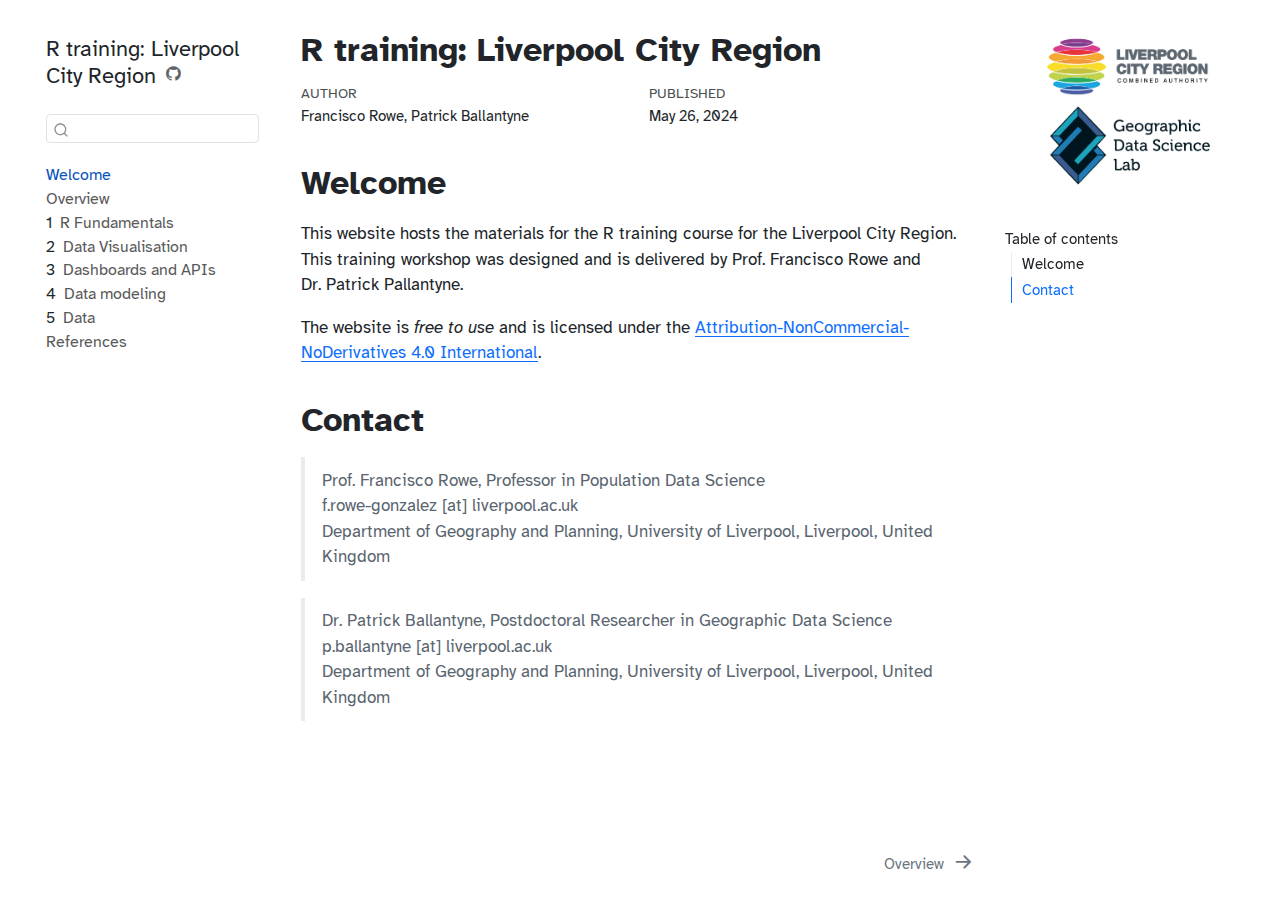
==== commit 35ca5622: "add ts prediction" ====
--- a/docs/index.html
+++ b/docs/index.html
@@ -7,7 +7,7 @@
 <meta name="viewport" content="width=device-width, initial-scale=1.0, user-scalable=yes">
 
 <meta name="author" content="Francisco Rowe, Patrick Ballantyne">
-<meta name="dcterms.date" content="2024-05-25">
+<meta name="dcterms.date" content="2024-05-26">
 
 <title>R training: Liverpool City Region</title>
 <style>
@@ -198,7 +198,7 @@
     <div>
     <div class="quarto-title-meta-heading">Published</div>
     <div class="quarto-title-meta-contents">
-      <p class="date">May 25, 2024</p>
+      <p class="date">May 26, 2024</p>
     </div>
   </div>
   
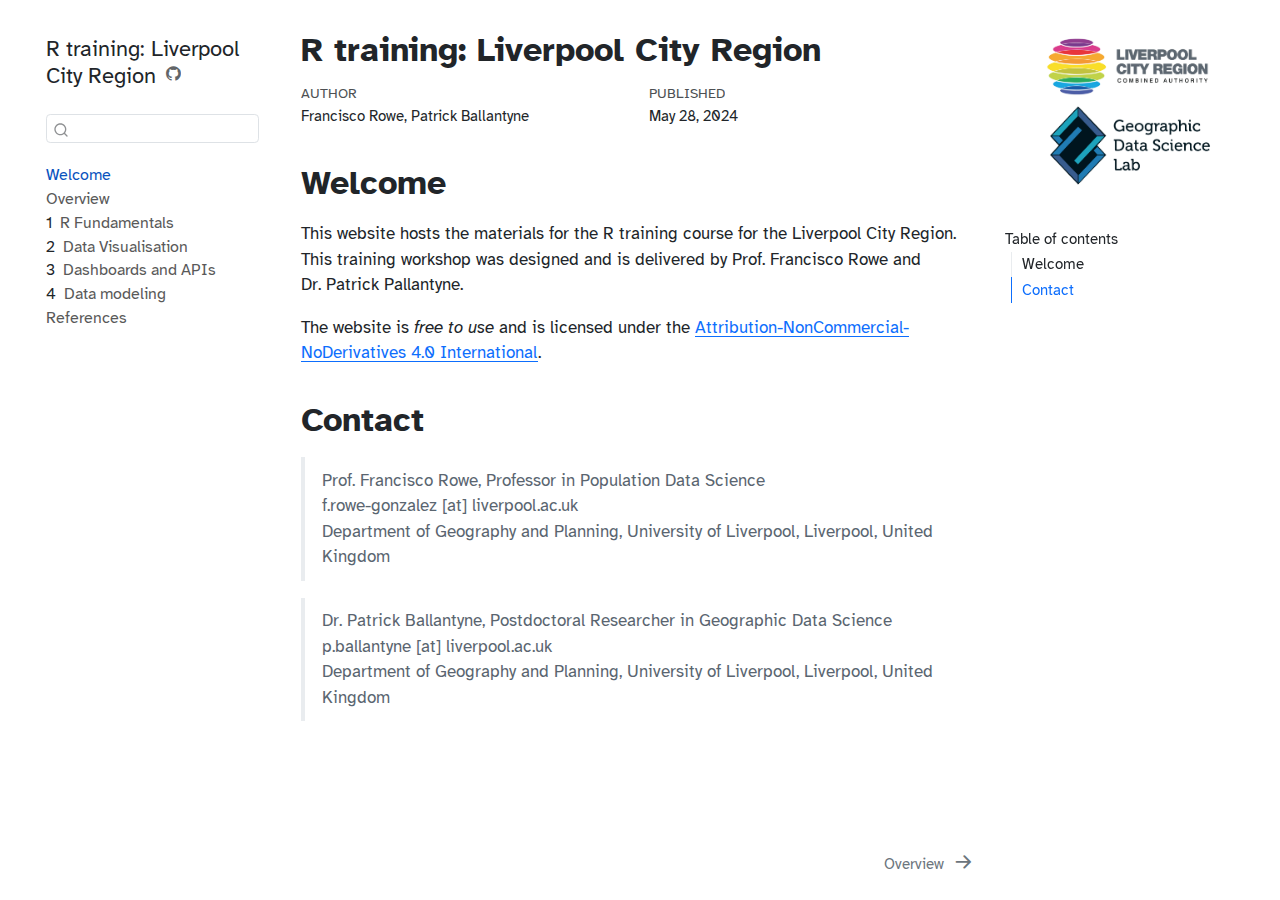
==== commit b6cd3cd0: "add ts prediction" ====
--- a/docs/index.html
+++ b/docs/index.html
@@ -7,7 +7,7 @@
 <meta name="viewport" content="width=device-width, initial-scale=1.0, user-scalable=yes">
 
 <meta name="author" content="Francisco Rowe, Patrick Ballantyne">
-<meta name="dcterms.date" content="2024-05-26">
+<meta name="dcterms.date" content="2024-05-28">
 
 <title>R training: Liverpool City Region</title>
 <style>
@@ -149,12 +149,6 @@
 </li>
         <li class="sidebar-item">
   <div class="sidebar-item-container"> 
-  <a href="./05_data-description.html" class="sidebar-item-text sidebar-link">
- <span class="menu-text"><span class="chapter-number">5</span>&nbsp; <span class="chapter-title">Data</span></span></a>
-  </div>
-</li>
-        <li class="sidebar-item">
-  <div class="sidebar-item-container"> 
   <a href="./references.html" class="sidebar-item-text sidebar-link">
  <span class="menu-text">References</span></a>
   </div>
@@ -198,7 +192,7 @@
     <div>
     <div class="quarto-title-meta-heading">Published</div>
     <div class="quarto-title-meta-contents">
-      <p class="date">May 26, 2024</p>
+      <p class="date">May 28, 2024</p>
     </div>
   </div>
   
